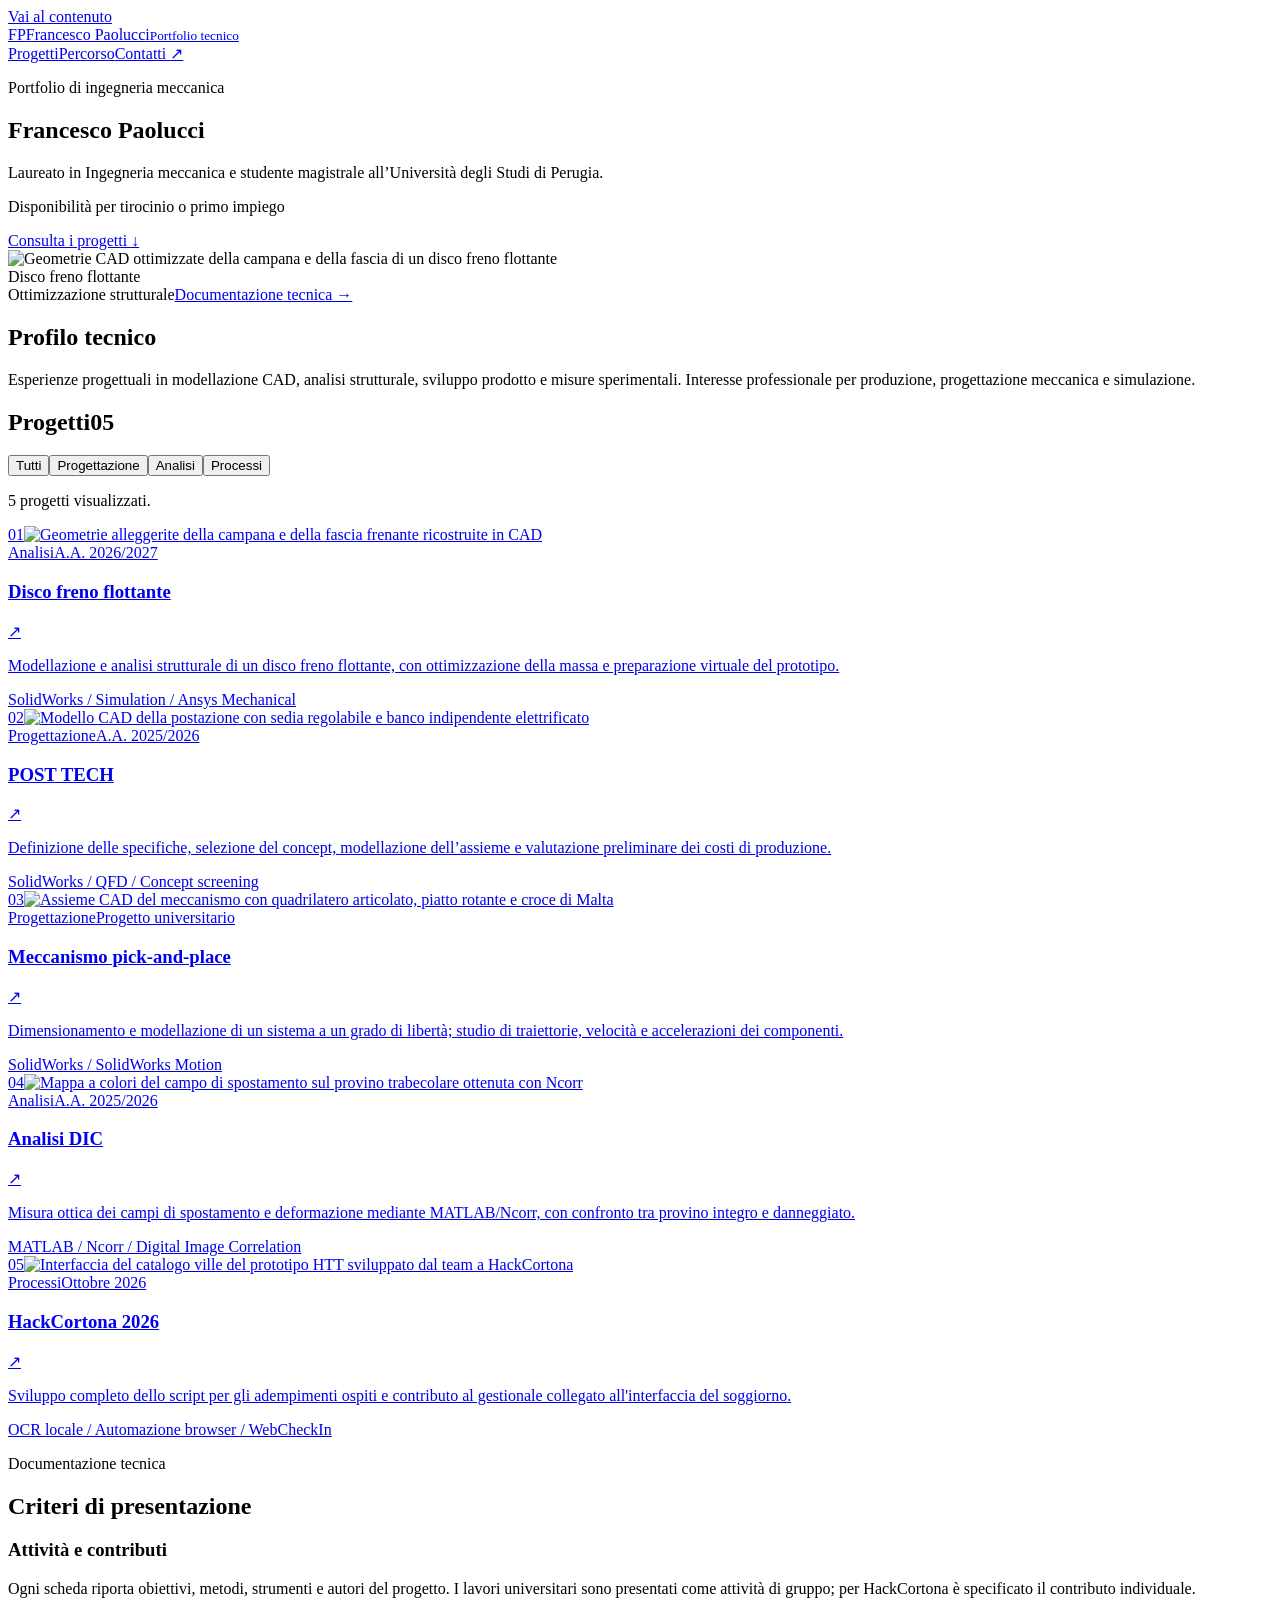
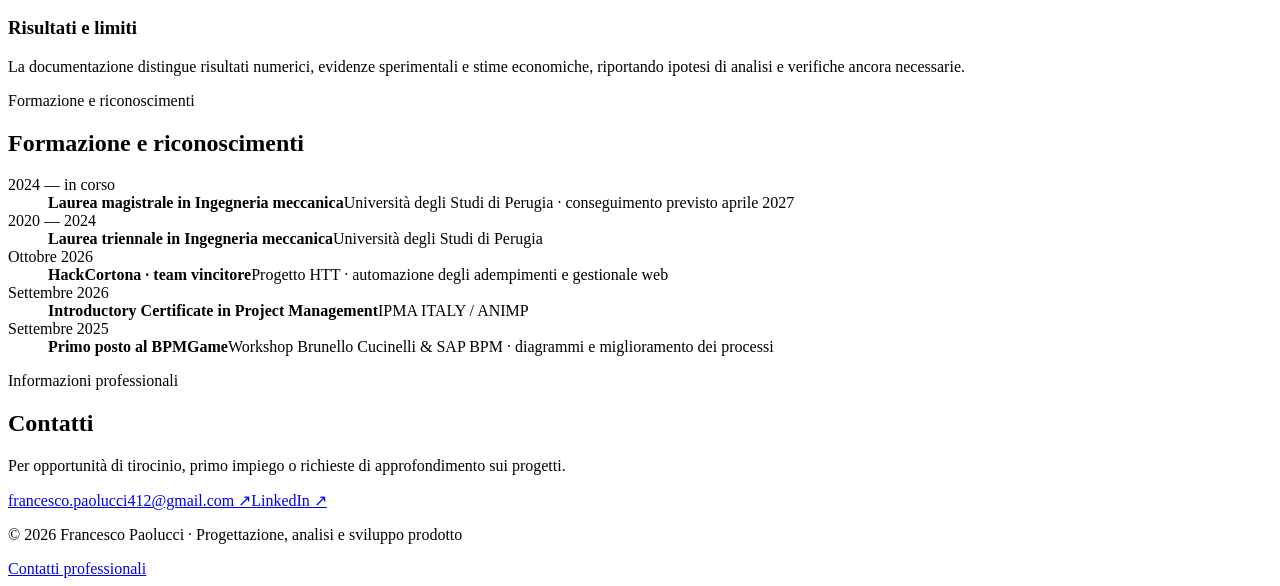
==== index.html @ a6173771 "Pubblica la struttura del portfolio professionale" ====
<!doctype html>
<html lang="it"><head><meta charset="utf-8"><meta name="viewport" content="width=device-width,initial-scale=1"><title>Francesco Paolucci | Portfolio di ingegneria meccanica</title><meta name="description" content="Progetti in progettazione meccanica, analisi FEM, misure DIC e automazione dei processi. Portfolio di Francesco Paolucci."><meta name="theme-color" content="#ffffff"><link rel="icon" href="assets/favicon.svg" type="image/svg+xml"><link rel="stylesheet" href="assets/style.css"><script src="assets/app.js" defer></script></head><body><a class="skip" href="#contenuto">Vai al contenuto</a><header class="site-header"><div class="wrap header-inner"><a class="wordmark" href="index.html" aria-label="Francesco Paolucci, pagina iniziale"><span class="mark" aria-hidden="true">FP</span><span>Francesco Paolucci<small>Portfolio tecnico</small></span></a><nav class="nav" aria-label="Navigazione principale"><a href="index.html#progetti">Progetti</a><a href="index.html#percorso">Percorso</a><a class="contact-nav" href="index.html#contatti">Contatti <span aria-hidden="true">↗</span></a></nav></div></header><main id="contenuto" class="wrap"><section class="hero" aria-labelledby="hero-title"><div><p class="eyebrow">Portfolio di ingegneria meccanica</p><h1 id="hero-title">Francesco Paolucci</h1><p class="hero-copy">Laureato in Ingegneria meccanica e studente magistrale all’Università degli Studi di Perugia.</p><p class="availability">Disponibilità per tirocinio o primo impiego</p><a class="text-link" href="#progetti">Consulta i progetti <span aria-hidden="true">↓</span></a></div><div class="hero-visual"><img class="hero-img" src="assets/images/disco-ottimizzato.jpg" width="1190" height="570" alt="Geometrie CAD ottimizzate della campana e della fascia di un disco freno flottante"><div class="visual-label"><span>Disco freno flottante<br>Ottimizzazione strutturale</span><span><a href="progetti/disco-freno.html">Documentazione tecnica →</a></span></div></div></section><div class="overview"><h2>Profilo tecnico</h2><p>Esperienze progettuali in modellazione CAD, analisi strutturale, sviluppo prodotto e misure sperimentali. Interesse professionale per produzione, progettazione meccanica e simulazione.</p></div><section id="progetti" aria-labelledby="projects-title"><div class="section-head"><h2 id="projects-title">Progetti<span class="count" data-project-count>05</span></h2><div class="filters" role="group" aria-label="Filtra i progetti per ambito"><button class="filter" type="button" data-filter="Tutti" aria-pressed="true">Tutti</button><button class="filter" type="button" data-filter="Progettazione" aria-pressed="false">Progettazione</button><button class="filter" type="button" data-filter="Analisi" aria-pressed="false">Analisi</button><button class="filter" type="button" data-filter="Processi" aria-pressed="false">Processi</button></div></div><p class="sr-only" role="status" aria-live="polite" data-filter-status>5 progetti visualizzati.</p><div class="project-grid"><article class="project-card" data-category="Analisi" data-id="disco-freno"><a class="card-link" href="progetti/disco-freno.html" aria-label="Scopri il progetto: Disco freno flottante"><div class="card-image"><span class="card-number">01</span><img src="assets/images/disco-ottimizzato.jpg" alt="Geometrie alleggerite della campana e della fascia frenante ricostruite in CAD" loading="lazy" width="900" height="600"></div><div class="card-copy"><div class="card-meta"><span>Analisi</span><span>A.A. 2026/2027</span></div><div class="card-title"><h3>Disco freno flottante</h3><span class="card-arrow" aria-hidden="true">↗</span></div><p>Modellazione e analisi strutturale di un disco freno flottante, con ottimizzazione della massa e preparazione virtuale del prototipo.</p><div class="card-tags">SolidWorks / Simulation / Ansys Mechanical</div></div></a></article><article class="project-card" data-category="Progettazione" data-id="post-tech"><a class="card-link" href="progetti/post-tech.html" aria-label="Scopri il progetto: POST TECH"><div class="card-image"><span class="card-number">02</span><img src="assets/images/post-tech.jpg" alt="Modello CAD della postazione con sedia regolabile e banco indipendente elettrificato" loading="lazy" width="900" height="600"></div><div class="card-copy"><div class="card-meta"><span>Progettazione</span><span>A.A. 2025/2026</span></div><div class="card-title"><h3>POST TECH</h3><span class="card-arrow" aria-hidden="true">↗</span></div><p>Definizione delle specifiche, selezione del concept, modellazione dell’assieme e valutazione preliminare dei costi di produzione.</p><div class="card-tags">SolidWorks / QFD / Concept screening</div></div></a></article><article class="project-card" data-category="Progettazione" data-id="meccanismo"><a class="card-link" href="progetti/meccanismo.html" aria-label="Scopri il progetto: Meccanismo pick-and-place"><div class="card-image"><span class="card-number">03</span><img src="assets/images/meccanismo.jpg" alt="Assieme CAD del meccanismo con quadrilatero articolato, piatto rotante e croce di Malta" loading="lazy" width="900" height="600"></div><div class="card-copy"><div class="card-meta"><span>Progettazione</span><span>Progetto universitario</span></div><div class="card-title"><h3>Meccanismo pick-and-place</h3><span class="card-arrow" aria-hidden="true">↗</span></div><p>Dimensionamento e modellazione di un sistema a un grado di libertà; studio di traiettorie, velocità e accelerazioni dei componenti.</p><div class="card-tags">SolidWorks / SolidWorks Motion</div></div></a></article><article class="project-card" data-category="Analisi" data-id="analisi-dic"><a class="card-link" href="progetti/analisi-dic.html" aria-label="Scopri il progetto: Analisi DIC"><div class="card-image"><span class="card-number">04</span><img src="assets/images/dic-spostamenti.jpg" alt="Mappa a colori del campo di spostamento sul provino trabecolare ottenuta con Ncorr" loading="lazy" width="900" height="600"></div><div class="card-copy"><div class="card-meta"><span>Analisi</span><span>A.A. 2025/2026</span></div><div class="card-title"><h3>Analisi DIC</h3><span class="card-arrow" aria-hidden="true">↗</span></div><p>Misura ottica dei campi di spostamento e deformazione mediante MATLAB/Ncorr, con confronto tra provino integro e danneggiato.</p><div class="card-tags">MATLAB / Ncorr / Digital Image Correlation</div></div></a></article><article class="project-card" data-category="Processi" data-id="hackcortona"><a class="card-link" href="progetti/hackcortona.html" aria-label="Scopri il progetto: HackCortona 2026"><div class="card-image"><span class="card-number">05</span><img src="assets/images/hackcortona-portale.jpg" alt="Interfaccia del catalogo ville del prototipo HTT sviluppato dal team a HackCortona" loading="lazy" width="900" height="600"></div><div class="card-copy"><div class="card-meta"><span>Processi</span><span>Ottobre 2026</span></div><div class="card-title"><h3>HackCortona 2026</h3><span class="card-arrow" aria-hidden="true">↗</span></div><p>Sviluppo completo dello script per gli adempimenti ospiti e contributo al gestionale collegato all&#39;interfaccia del soggiorno.</p><div class="card-tags">OCR locale / Automazione browser / WebCheckIn</div></div></a></article></div></section><section class="method" aria-labelledby="method-title"><div><p class="eyebrow">Documentazione tecnica</p><h2 id="method-title">Criteri di presentazione</h2></div><div class="method-list"><div><h3>Attività e contributi</h3><p>Ogni scheda riporta obiettivi, metodi, strumenti e autori del progetto. I lavori universitari sono presentati come attività di gruppo; per HackCortona è specificato il contributo individuale.</p></div><div><h3>Risultati e limiti</h3><p>La documentazione distingue risultati numerici, evidenze sperimentali e stime economiche, riportando ipotesi di analisi e verifiche ancora necessarie.</p></div></div></section><section class="journey" id="percorso" aria-labelledby="journey-title"><div><p class="eyebrow">Formazione e riconoscimenti</p><h2 id="journey-title">Formazione e riconoscimenti</h2></div><dl class="timeline"><div><dt>2024 — in corso</dt><dd><strong>Laurea magistrale in Ingegneria meccanica</strong><span>Università degli Studi di Perugia · conseguimento previsto aprile 2027</span></dd></div><div><dt>2020 — 2024</dt><dd><strong>Laurea triennale in Ingegneria meccanica</strong><span>Università degli Studi di Perugia</span></dd></div><div><dt>Ottobre 2026</dt><dd><strong>HackCortona · team vincitore</strong><span>Progetto HTT · automazione degli adempimenti e gestionale web</span></dd></div><div><dt>Settembre 2026</dt><dd><strong>Introductory Certificate in Project Management</strong><span>IPMA ITALY / ANIMP</span></dd></div><div><dt>Settembre 2025</dt><dd><strong>Primo posto al BPMGame</strong><span>Workshop Brunello Cucinelli &amp; SAP BPM · diagrammi e miglioramento dei processi</span></dd></div></dl></section><section class="contact" id="contatti" aria-labelledby="contact-title"><div><p class="eyebrow">Informazioni professionali</p><h2 id="contact-title">Contatti</h2><p>Per opportunità di tirocinio, primo impiego o richieste di approfondimento sui progetti.</p></div><div class="contact-links"><a class="text-link" href="mailto:francesco.paolucci412@gmail.com">francesco.paolucci412@gmail.com <span aria-hidden="true">↗</span></a><a class="text-link" href="https://www.linkedin.com/in/francesco-paolucci-45103b185/" target="_blank" rel="noopener noreferrer">LinkedIn <span aria-hidden="true">↗</span></a></div></section></main><footer class="site-footer"><div class="wrap footer-inner"><p>© 2026 Francesco Paolucci · Progettazione, analisi e sviluppo prodotto</p><a href="index.html#contatti">Contatti professionali</a></div></footer></body></html>
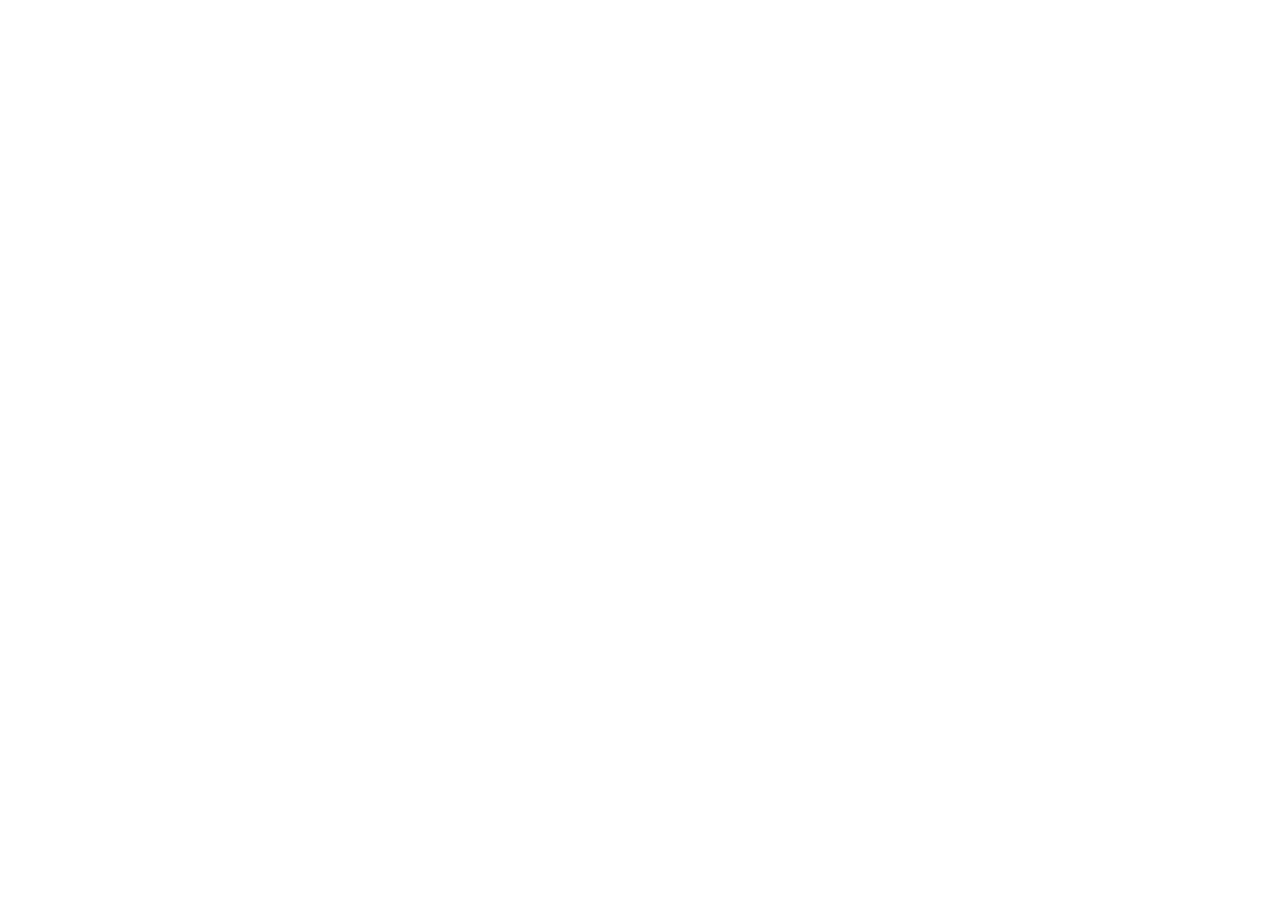
==== commit 5eba8e4e: "Refresh bilingual script cache on home and error pages" ====
--- a/index.html
+++ b/index.html
@@ -1,2 +1,2 @@
 <!doctype html>
-<html lang="it"><head><meta charset="utf-8"><meta name="viewport" content="width=device-width,initial-scale=1"><title>Francesco Paolucci | Portfolio di ingegneria meccanica</title><meta name="description" content="Progetti in progettazione meccanica, analisi FEM, misure DIC e automazione dei processi. Portfolio di Francesco Paolucci."><meta name="theme-color" content="#ffffff"><link rel="icon" href="assets/favicon.svg" type="image/svg+xml"><link rel="stylesheet" href="assets/style.css"><script src="assets/app.js" defer></script></head><body><a class="skip" href="#contenuto">Vai al contenuto</a><header class="site-header"><div class="wrap header-inner"><a class="wordmark" href="index.html" aria-label="Francesco Paolucci, pagina iniziale"><span class="mark" aria-hidden="true">FP</span><span>Francesco Paolucci<small>Portfolio tecnico</small></span></a><nav class="nav" aria-label="Navigazione principale"><a href="index.html#progetti">Progetti</a><a href="index.html#percorso">Percorso</a><a class="contact-nav" href="index.html#contatti">Contatti <span aria-hidden="true">↗</span></a></nav></div></header><main id="contenuto" class="wrap"><section class="hero" aria-labelledby="hero-title"><div><p class="eyebrow">Portfolio di ingegneria meccanica</p><h1 id="hero-title">Francesco Paolucci</h1><p class="hero-copy">Laureato in Ingegneria meccanica e studente magistrale all’Università degli Studi di Perugia.</p><p class="availability">Disponibilità per tirocinio o primo impiego</p><a class="text-link" href="#progetti">Consulta i progetti <span aria-hidden="true">↓</span></a></div><div class="hero-visual"><img class="hero-img" src="assets/images/disco-ottimizzato.jpg" width="1190" height="570" alt="Geometrie CAD ottimizzate della campana e della fascia di un disco freno flottante"><div class="visual-label"><span>Disco freno flottante<br>Ottimizzazione strutturale</span><span><a href="progetti/disco-freno.html">Documentazione tecnica →</a></span></div></div></section><div class="overview"><h2>Profilo tecnico</h2><p>Esperienze progettuali in modellazione CAD, analisi strutturale, sviluppo prodotto e misure sperimentali. Interesse professionale per produzione, progettazione meccanica e simulazione.</p></div><section id="progetti" aria-labelledby="projects-title"><div class="section-head"><h2 id="projects-title">Progetti<span class="count" data-project-count>05</span></h2><div class="filters" role="group" aria-label="Filtra i progetti per ambito"><button class="filter" type="button" data-filter="Tutti" aria-pressed="true">Tutti</button><button class="filter" type="button" data-filter="Progettazione" aria-pressed="false">Progettazione</button><button class="filter" type="button" data-filter="Analisi" aria-pressed="false">Analisi</button><button class="filter" type="button" data-filter="Processi" aria-pressed="false">Processi</button></div></div><p class="sr-only" role="status" aria-live="polite" data-filter-status>5 progetti visualizzati.</p><div class="project-grid"><article class="project-card" data-category="Analisi" data-id="disco-freno"><a class="card-link" href="progetti/disco-freno.html" aria-label="Scopri il progetto: Disco freno flottante"><div class="card-image"><span class="card-number">01</span><img src="assets/images/disco-ottimizzato.jpg" alt="Geometrie alleggerite della campana e della fascia frenante ricostruite in CAD" loading="lazy" width="900" height="600"></div><div class="card-copy"><div class="card-meta"><span>Analisi</span><span>A.A. 2026/2027</span></div><div class="card-title"><h3>Disco freno flottante</h3><span class="card-arrow" aria-hidden="true">↗</span></div><p>Modellazione e analisi strutturale di un disco freno flottante, con ottimizzazione della massa e preparazione virtuale del prototipo.</p><div class="card-tags">SolidWorks / Simulation / Ansys Mechanical</div></div></a></article><article class="project-card" data-category="Progettazione" data-id="post-tech"><a class="card-link" href="progetti/post-tech.html" aria-label="Scopri il progetto: POST TECH"><div class="card-image"><span class="card-number">02</span><img src="assets/images/post-tech.jpg" alt="Modello CAD della postazione con sedia regolabile e banco indipendente elettrificato" loading="lazy" width="900" height="600"></div><div class="card-copy"><div class="card-meta"><span>Progettazione</span><span>A.A. 2025/2026</span></div><div class="card-title"><h3>POST TECH</h3><span class="card-arrow" aria-hidden="true">↗</span></div><p>Definizione delle specifiche, selezione del concept, modellazione dell’assieme e valutazione preliminare dei costi di produzione.</p><div class="card-tags">SolidWorks / QFD / Concept screening</div></div></a></article><article class="project-card" data-category="Progettazione" data-id="meccanismo"><a class="card-link" href="progetti/meccanismo.html" aria-label="Scopri il progetto: Meccanismo pick-and-place"><div class="card-image"><span class="card-number">03</span><img src="assets/images/meccanismo.jpg" alt="Assieme CAD del meccanismo con quadrilatero articolato, piatto rotante e croce di Malta" loading="lazy" width="900" height="600"></div><div class="card-copy"><div class="card-meta"><span>Progettazione</span><span>Progetto universitario</span></div><div class="card-title"><h3>Meccanismo pick-and-place</h3><span class="card-arrow" aria-hidden="true">↗</span></div><p>Dimensionamento e modellazione di un sistema a un grado di libertà; studio di traiettorie, velocità e accelerazioni dei componenti.</p><div class="card-tags">SolidWorks / SolidWorks Motion</div></div></a></article><article class="project-card" data-category="Analisi" data-id="analisi-dic"><a class="card-link" href="progetti/analisi-dic.html" aria-label="Scopri il progetto: Analisi DIC"><div class="card-image"><span class="card-number">04</span><img src="assets/images/dic-spostamenti.jpg" alt="Mappa a colori del campo di spostamento sul provino trabecolare ottenuta con Ncorr" loading="lazy" width="900" height="600"></div><div class="card-copy"><div class="card-meta"><span>Analisi</span><span>A.A. 2025/2026</span></div><div class="card-title"><h3>Analisi DIC</h3><span class="card-arrow" aria-hidden="true">↗</span></div><p>Misura ottica dei campi di spostamento e deformazione mediante MATLAB/Ncorr, con confronto tra provino integro e danneggiato.</p><div class="card-tags">MATLAB / Ncorr / Digital Image Correlation</div></div></a></article><article class="project-card" data-category="Processi" data-id="hackcortona"><a class="card-link" href="progetti/hackcortona.html" aria-label="Scopri il progetto: HackCortona 2026"><div class="card-image"><span class="card-number">05</span><img src="assets/images/hackcortona-portale.jpg" alt="Interfaccia del catalogo ville del prototipo HTT sviluppato dal team a HackCortona" loading="lazy" width="900" height="600"></div><div class="card-copy"><div class="card-meta"><span>Processi</span><span>Ottobre 2026</span></div><div class="card-title"><h3>HackCortona 2026</h3><span class="card-arrow" aria-hidden="true">↗</span></div><p>Sviluppo completo dello script per gli adempimenti ospiti e contributo al gestionale collegato all&#39;interfaccia del soggiorno.</p><div class="card-tags">OCR locale / Automazione browser / WebCheckIn</div></div></a></article></div></section><section class="method" aria-labelledby="method-title"><div><p class="eyebrow">Documentazione tecnica</p><h2 id="method-title">Criteri di presentazione</h2></div><div class="method-list"><div><h3>Attività e contributi</h3><p>Ogni scheda riporta obiettivi, metodi, strumenti e autori del progetto. I lavori universitari sono presentati come attività di gruppo; per HackCortona è specificato il contributo individuale.</p></div><div><h3>Risultati e limiti</h3><p>La documentazione distingue risultati numerici, evidenze sperimentali e stime economiche, riportando ipotesi di analisi e verifiche ancora necessarie.</p></div></div></section><section class="journey" id="percorso" aria-labelledby="journey-title"><div><p class="eyebrow">Formazione e riconoscimenti</p><h2 id="journey-title">Formazione e riconoscimenti</h2></div><dl class="timeline"><div><dt>2024 — in corso</dt><dd><strong>Laurea magistrale in Ingegneria meccanica</strong><span>Università degli Studi di Perugia · conseguimento previsto aprile 2027</span></dd></div><div><dt>2020 — 2024</dt><dd><strong>Laurea triennale in Ingegneria meccanica</strong><span>Università degli Studi di Perugia</span></dd></div><div><dt>Ottobre 2026</dt><dd><strong>HackCortona · team vincitore</strong><span>Progetto HTT · automazione degli adempimenti e gestionale web</span></dd></div><div><dt>Settembre 2026</dt><dd><strong>Introductory Certificate in Project Management</strong><span>IPMA ITALY / ANIMP</span></dd></div><div><dt>Settembre 2025</dt><dd><strong>Primo posto al BPMGame</strong><span>Workshop Brunello Cucinelli &amp; SAP BPM · diagrammi e miglioramento dei processi</span></dd></div></dl></section><section class="contact" id="contatti" aria-labelledby="contact-title"><div><p class="eyebrow">Informazioni professionali</p><h2 id="contact-title">Contatti</h2><p>Per opportunità di tirocinio, primo impiego o richieste di approfondimento sui progetti.</p></div><div class="contact-links"><a class="text-link" href="mailto:francesco.paolucci412@gmail.com">francesco.paolucci412@gmail.com <span aria-hidden="true">↗</span></a><a class="text-link" href="https://www.linkedin.com/in/francesco-paolucci-45103b185/" target="_blank" rel="noopener noreferrer">LinkedIn <span aria-hidden="true">↗</span></a></div></section></main><footer class="site-footer"><div class="wrap footer-inner"><p>© 2026 Francesco Paolucci · Progettazione, analisi e sviluppo prodotto</p><a href="index.html#contatti">Contatti professionali</a></div></footer></body></html>
+<html lang="it"><head><meta charset="utf-8"><meta name="viewport" content="width=device-width,initial-scale=1"><title>Francesco Paolucci | Portfolio di ingegneria meccanica</title><meta name="description" content="Progetti in progettazione meccanica, analisi FEM, misure DIC e automazione dei processi. Portfolio di Francesco Paolucci."><meta name="theme-color" content="#ffffff"><link rel="icon" href="assets/favicon.svg" type="image/svg+xml"><link rel="stylesheet" href="assets/style.css"><script src="assets/app.js?v=20261028-en defer></script></head><body><a class="skip" href="#contenuto">Vai al contenuto</a><header class="site-header"><div class="wrap header-inner"><a class="wordmark" href="index.html" aria-label="Francesco Paolucci, pagina iniziale"><span class="mark" aria-hidden="true">FP</span><span>Francesco Paolucci<small>Portfolio tecnico</small></span></a><nav class="nav" aria-label="Navigazione principale"><a href="index.html#progetti">Progetti</a><a href="index.html#percorso">Percorso</a><a class="contact-nav" href="index.html#contatti">Contatti <span aria-hidden="true">↗</span></a></nav></div></header><main id="contenuto" class="wrap"><section class="hero" aria-labelledby="hero-title"><div><p class="eyebrow">Portfolio di ingegneria meccanica</p><h1 id="hero-title">Francesco Paolucci</h1><p class="hero-copy">Laureato in Ingegneria meccanica e studente magistrale all’Università degli Studi di Perugia.</p><p class="availability">Disponibilità per tirocinio o primo impiego</p><a class="text-link" href="#progetti">Consulta i progetti <span aria-hidden="true">↓</span></a></div><div class="hero-visual"><img class="hero-img" src="assets/images/disco-ottimizzato.jpg" width="1190" height="570" alt="Geometrie CAD ottimizzate della campana e della fascia di un disco freno flottante"><div class="visual-label"><span>Disco freno flottante<br>Ottimizzazione strutturale</span><span><a href="progetti/disco-freno.html">Documentazione tecnica →</a></span></div></div></section><div class="overview"><h2>Profilo tecnico</h2><p>Esperienze progettuali in modellazione CAD, analisi strutturale, sviluppo prodotto e misure sperimentali. Interesse professionale per produzione, progettazione meccanica e simulazione.</p></div><section id="progetti" aria-labelledby="projects-title"><div class="section-head"><h2 id="projects-title">Progetti<span class="count" data-project-count>05</span></h2><div class="filters" role="group" aria-label="Filtra i progetti per ambito"><button class="filter" type="button" data-filter="Tutti" aria-pressed="true">Tutti</button><button class="filter" type="button" data-filter="Progettazione" aria-pressed="false">Progettazione</button><button class="filter" type="button" data-filter="Analisi" aria-pressed="false">Analisi</button><button class="filter" type="button" data-filter="Processi" aria-pressed="false">Processi</button></div></div><p class="sr-only" role="status" aria-live="polite" data-filter-status>5 progetti visualizzati.</p><div class="project-grid"><article class="project-card" data-category="Analisi" data-id="disco-freno"><a class="card-link" href="progetti/disco-freno.html" aria-label="Scopri il progetto: Disco freno flottante"><div class="card-image"><span class="card-number">01</span><img src="assets/images/disco-ottimizzato.jpg" alt="Geometrie alleggerite della campana e della fascia frenante ricostruite in CAD" loading="lazy" width="900" height="600"></div><div class="card-copy"><div class="card-meta"><span>Analisi</span><span>A.A. 2026/2027</span></div><div class="card-title"><h3>Disco freno flottante</h3><span class="card-arrow" aria-hidden="true">↗</span></div><p>Modellazione e analisi strutturale di un disco freno flottante, con ottimizzazione della massa e preparazione virtuale del prototipo.</p><div class="card-tags">SolidWorks / Simulation / Ansys Mechanical</div></div></a></article><article class="project-card" data-category="Progettazione" data-id="post-tech"><a class="card-link" href="progetti/post-tech.html" aria-label="Scopri il progetto: POST TECH"><div class="card-image"><span class="card-number">02</span><img src="assets/images/post-tech.jpg" alt="Modello CAD della postazione con sedia regolabile e banco indipendente elettrificato" loading="lazy" width="900" height="600"></div><div class="card-copy"><div class="card-meta"><span>Progettazione</span><span>A.A. 2025/2026</span></div><div class="card-title"><h3>POST TECH</h3><span class="card-arrow" aria-hidden="true">↗</span></div><p>Definizione delle specifiche, selezione del concept, modellazione dell’assieme e valutazione preliminare dei costi di produzione.</p><div class="card-tags">SolidWorks / QFD / Concept screening</div></div></a></article><article class="project-card" data-category="Progettazione" data-id="meccanismo"><a class="card-link" href="progetti/meccanismo.html" aria-label="Scopri il progetto: Meccanismo pick-and-place"><div class="card-image"><span class="card-number">03</span><img src="assets/images/meccanismo.jpg" alt="Assieme CAD del meccanismo con quadrilatero articolato, piatto rotante e croce di Malta" loading="lazy" width="900" height="600"></div><div class="card-copy"><div class="card-meta"><span>Progettazione</span><span>Progetto universitario</span></div><div class="card-title"><h3>Meccanismo pick-and-place</h3><span class="card-arrow" aria-hidden="true">↗</span></div><p>Dimensionamento e modellazione di un sistema a un grado di libertà; studio di traiettorie, velocità e accelerazioni dei componenti.</p><div class="card-tags">SolidWorks / SolidWorks Motion</div></div></a></article><article class="project-card" data-category="Analisi" data-id="analisi-dic"><a class="card-link" href="progetti/analisi-dic.html" aria-label="Scopri il progetto: Analisi DIC"><div class="card-image"><span class="card-number">04</span><img src="assets/images/dic-spostamenti.jpg" alt="Mappa a colori del campo di spostamento sul provino trabecolare ottenuta con Ncorr" loading="lazy" width="900" height="600"></div><div class="card-copy"><div class="card-meta"><span>Analisi</span><span>A.A. 2025/2026</span></div><div class="card-title"><h3>Analisi DIC</h3><span class="card-arrow" aria-hidden="true">↗</span></div><p>Misura ottica dei campi di spostamento e deformazione mediante MATLAB/Ncorr, con confronto tra provino integro e danneggiato.</p><div class="card-tags">MATLAB / Ncorr / Digital Image Correlation</div></div></a></article><article class="project-card" data-category="Processi" data-id="hackcortona"><a class="card-link" href="progetti/hackcortona.html" aria-label="Scopri il progetto: HackCortona 2026"><div class="card-image"><span class="card-number">05</span><img src="assets/images/hackcortona-portale.jpg" alt="Interfaccia del catalogo ville del prototipo HTT sviluppato dal team a HackCortona" loading="lazy" width="900" height="600"></div><div class="card-copy"><div class="card-meta"><span>Processi</span><span>Ottobre 2026</span></div><div class="card-title"><h3>HackCortona 2026</h3><span class="card-arrow" aria-hidden="true">↗</span></div><p>Sviluppo completo dello script per gli adempimenti ospiti e contributo al gestionale collegato all&#39;interfaccia del soggiorno.</p><div class="card-tags">OCR locale / Automazione browser / WebCheckIn</div></div></a></article></div></section><section class="method" aria-labelledby="method-title"><div><p class="eyebrow">Documentazione tecnica</p><h2 id="method-title">Criteri di presentazione</h2></div><div class="method-list"><div><h3>Attività e contributi</h3><p>Ogni scheda riporta obiettivi, metodi, strumenti e autori del progetto. I lavori universitari sono presentati come attività di gruppo; per HackCortona è specificato il contributo individuale.</p></div><div><h3>Risultati e limiti</h3><p>La documentazione distingue risultati numerici, evidenze sperimentali e stime economiche, riportando ipotesi di analisi e verifiche ancora necessarie.</p></div></div></section><section class="journey" id="percorso" aria-labelledby="journey-title"><div><p class="eyebrow">Formazione e riconoscimenti</p><h2 id="journey-title">Formazione e riconoscimenti</h2></div><dl class="timeline"><div><dt>2024 — in corso</dt><dd><strong>Laurea magistrale in Ingegneria meccanica</strong><span>Università degli Studi di Perugia · conseguimento previsto aprile 2027</span></dd></div><div><dt>2020 — 2024</dt><dd><strong>Laurea triennale in Ingegneria meccanica</strong><span>Università degli Studi di Perugia</span></dd></div><div><dt>Ottobre 2026</dt><dd><strong>HackCortona · team vincitore</strong><span>Progetto HTT · automazione degli adempimenti e gestionale web</span></dd></div><div><dt>Settembre 2026</dt><dd><strong>Introductory Certificate in Project Management</strong><span>IPMA ITALY / ANIMP</span></dd></div><div><dt>Settembre 2025</dt><dd><strong>Primo posto al BPMGame</strong><span>Workshop Brunello Cucinelli &amp; SAP BPM · diagrammi e miglioramento dei processi</span></dd></div></dl></section><section class="contact" id="contatti" aria-labelledby="contact-title"><div><p class="eyebrow">Informazioni professionali</p><h2 id="contact-title">Contatti</h2><p>Per opportunità di tirocinio, primo impiego o richieste di approfondimento sui progetti.</p></div><div class="contact-links"><a class="text-link" href="mailto:francesco.paolucci412@gmail.com">francesco.paolucci412@gmail.com <span aria-hidden="true">↗</span></a><a class="text-link" href="https://www.linkedin.com/in/francesco-paolucci-45103b185/" target="_blank" rel="noopener noreferrer">LinkedIn <span aria-hidden="true">↗</span></a></div></section></main><footer class="site-footer"><div class="wrap footer-inner"><p>© 2026 Francesco Paolucci · Progettazione, analisi e sviluppo prodotto</p><a href="index.html#contatti">Contatti professionali</a></div></footer></body></html>
--- a/assets/style.css
+++ b/assets/style.css
@@ -0,0 +1,7 @@
+:root{--paper:#fff;--ink:#23394d;--muted:#53616e;--line:#dbe1e6;--accent:#2f596d;--soft:#f4f6f8;--max:1120px}*{box-sizing:border-box}html{scroll-behavior:smooth;scroll-padding-top:30px}body{margin:0;background:var(--paper);color:var(--ink);font-family:"Segoe UI",Arial,sans-serif;font-size:16px;line-height:1.65;-webkit-font-smoothing:antialiased}a{color:inherit;text-underline-offset:4px;text-decoration-thickness:1px}button{font:inherit}img{display:block;max-width:100%;height:auto}::selection{background:#dce7ef}:focus-visible{outline:3px solid var(--accent);outline-offset:5px}.wrap{max-width:var(--max);padding:0 36px;margin:auto}.skip{position:fixed;z-index:100;top:10px;left:10px;padding:10px;background:white;transform:translateY(-180%)}.skip:focus{transform:none}.site-header{border-bottom:1px solid var(--line)}.header-inner{min-height:86px;display:flex;align-items:center;justify-content:space-between;gap:30px}.wordmark{display:flex;align-items:center;gap:13px;text-decoration:none;line-height:1.25;font-size:15px;font-weight:600}.mark{width:36px;height:36px;border:1px solid var(--ink);display:grid;place-items:center;font-size:12px;font-weight:600;letter-spacing:.5px}.wordmark small{display:block;font-weight:400;color:var(--muted);font-size:10px;letter-spacing:1.1px;text-transform:uppercase;margin-top:5px}.nav{display:flex;gap:32px;font-size:13px}.nav a{text-decoration:none}.nav a:hover,.card-link:hover h3,.text-link:hover{color:var(--accent);text-decoration:underline}.eyebrow{font-size:10px;font-weight:600;letter-spacing:1.5px;text-transform:uppercase;color:var(--muted);margin:0 0 15px}.hero{display:grid;grid-template-columns:1.2fr 1fr;gap:60px;align-items:center;padding:65px 0 52px}.hero h1{font-size:clamp(37px,4vw,53px);font-weight:550;line-height:1.13;letter-spacing:-1.5px;margin:0 0 19px;max-width:490px}.hero-copy{font-size:18px;line-height:1.7;max-width:470px;margin:0 0 20px;color:#3e4f5e}.availability{font-size:13px;color:var(--muted);margin:0 0 27px}.text-link{display:inline-flex;align-items:center;gap:17px;font-size:12px;text-decoration:none;border-bottom:1px solid var(--line);padding-bottom:5px;font-weight:550}.hero-visual{margin:0}.hero-img{width:100%;height:220px;object-fit:contain;background:var(--soft);padding:16px}.visual-label{display:flex;justify-content:space-between;gap:20px;border-top:1px solid var(--line);padding-top:13px;margin-top:16px;font-size:10px;line-height:1.6;color:var(--muted)}.visual-label a{text-decoration:none}.visual-label strong{font-weight:600}.overview{display:grid;grid-template-columns:220px 1fr;gap:35px;border-top:1px solid var(--line);border-bottom:1px solid var(--line);padding:25px 0;margin-bottom:48px}.overview h2{font-size:16px;line-height:1.5;font-weight:600;margin:0}.overview p{font-size:14px;line-height:1.8;margin:0;max-width:710px;color:var(--muted)}.section-head{display:flex;align-items:center;justify-content:space-between;gap:25px;margin-bottom:20px}.section-head h2,.journey h2,.contact h2{font-size:27px;line-height:1.3;font-weight:550;letter-spacing:-.55px;margin:0}.count{font-size:11px;letter-spacing:0;font-weight:400;margin-left:12px;color:var(--muted);vertical-align:middle}.filters{display:flex;gap:23px;flex-wrap:wrap}.filter{font-size:12px;color:var(--muted);padding:4px 0;border:0;border-bottom:1px solid transparent;background:transparent;cursor:pointer}.filter[aria-pressed=true]{color:var(--ink);border-bottom-color:var(--ink);font-weight:600}.project-grid{display:block}.project-card{border-top:1px solid var(--line);padding:30px 0}.project-card:last-child{border-bottom:1px solid var(--line)}.project-card[hidden]{display:none}.card-link{display:grid;grid-template-columns:290px 1fr;gap:38px;align-items:center;text-decoration:none}.card-image{position:relative;background:var(--soft);height:205px;overflow:hidden}.card-image img{width:100%;height:100%;object-fit:contain;padding:13px;mix-blend-mode:multiply}.project-card[data-id=analisi-dic] .card-image img,.project-card[data-id=hackcortona] .card-image img{padding:0;object-fit:contain;mix-blend-mode:normal}.card-number{position:absolute;left:9px;top:7px;background:#ffffffed;padding:1px 5px;font-size:10px;color:var(--muted)}.card-meta{display:flex;justify-content:space-between;gap:15px;font-size:10px;text-transform:uppercase;letter-spacing:.7px;color:var(--muted);margin:0 0 10px}.card-title{display:flex;justify-content:space-between;gap:15px}.card-title h3{font-size:22px;font-weight:550;line-height:1.3;letter-spacing:-.3px;margin:0}.card-arrow{font-size:17px;font-weight:400}.project-card p{font-size:14px;line-height:1.75;color:var(--muted);margin:10px 0 12px;max-width:610px}.card-tags{font-size:11px;color:var(--muted)}.method{display:grid;grid-template-columns:220px 1fr;gap:35px;padding:45px 0;border-bottom:1px solid var(--line)}.method h2{font-size:20px;line-height:1.4;font-weight:550;margin:0}.method-list{display:grid;grid-template-columns:1fr 1fr;gap:35px}.method-list h3{font-size:14px;margin:0 0 8px;font-weight:600}.method-list p{font-size:13px;color:var(--muted);line-height:1.8;margin:0}.journey{display:grid;grid-template-columns:220px 1fr;gap:35px;padding:45px 0;border-bottom:1px solid var(--line)}.journey h2{font-size:23px;line-height:1.4}.timeline{margin:0}.timeline div{display:grid;grid-template-columns:112px 1fr;gap:20px;padding:17px 0;border-top:1px solid var(--line)}.timeline dt{font-size:11px;color:var(--muted)}.timeline dd{margin:0;font-size:14px}.timeline dd strong{font-weight:550;display:block}.timeline dd span{font-size:12px;color:var(--muted);display:block;margin-top:3px}.contact{padding:47px 0 50px;display:grid;grid-template-columns:1fr 1fr;gap:50px;align-items:center}.contact p{max-width:450px;font-size:14px;color:var(--muted)}.contact-links{display:flex;flex-direction:column;align-items:flex-start;gap:15px;justify-self:end}.site-footer{border-top:1px solid var(--line);padding:21px 0 26px;font-size:10px;color:var(--muted)}.footer-inner{display:flex;justify-content:space-between;gap:25px}.footer-inner p{margin:0}.footer-inner a{text-decoration:none}.breadcrumb{font-size:12px;color:var(--muted);padding:28px 0 14px}.breadcrumb a{text-decoration:none}.project-top{padding:20px 0 32px}.project-top .eyebrow{margin-bottom:13px}.project-top h1{font-size:clamp(32px,4.5vw,49px);font-weight:550;line-height:1.15;letter-spacing:-1px;margin:0 0 14px}.project-subtitle{font-size:20px;line-height:1.4;color:var(--muted);margin:0 0 25px}.project-intro{display:flex;align-items:center;justify-content:space-between;gap:25px}.tags{display:flex;gap:10px 20px;flex-wrap:wrap;color:var(--muted);font-size:11px}.download{font-size:12px;white-space:nowrap;background:var(--ink);color:white;text-decoration:none;padding:12px 18px}.download:hover{background:var(--accent)}.project-figure{margin:0;background:var(--soft)}.project-figure img{width:100%;height:370px;object-fit:contain;padding:20px;mix-blend-mode:multiply}.project-figure.photo img{padding:0;mix-blend-mode:normal}.project-figure figcaption{font-size:11px;color:var(--muted);padding:11px 0;background:var(--paper);border-top:1px solid var(--line)}.project-body{display:grid;grid-template-columns:245px 1fr;gap:58px;padding:38px 0 45px}.project-aside .metric{font-size:31px;line-height:1.2;font-weight:550;letter-spacing:-.6px;color:var(--ink);margin:0 0 9px}.metric-description{font-size:12px;color:var(--muted);margin:0 0 25px}.project-aside dl{font-size:12px;border-top:1px solid var(--line)}.project-aside dt{font-weight:600;margin-top:15px}.project-aside dd{margin:5px 0 18px;color:var(--muted)}.article-section{margin-bottom:29px}.article-section h2{font-size:20px;line-height:1.4;font-weight:550;margin:0 0 11px}.article-section p,.article-section li{font-size:14px;line-height:1.85;color:#3e4d59}.article-section p{margin:0}.article-section ul{margin:0;padding-left:19px}.article-section li+li{margin-top:8px}.scope-note{padding:18px 21px;background:var(--soft);border-left:2px solid #8296a5}.scope-note h2{font-size:15px}.scope-note p{font-size:13px}.credits{font-size:11px;color:var(--muted);padding-top:19px;border-top:1px solid var(--line);line-height:1.8}.credits strong{display:block;font-weight:600;margin-bottom:4px}.secondary-figure{margin:30px 0}.secondary-figure img{width:100%;max-height:370px;object-fit:contain;background:var(--soft)}.secondary-figure figcaption{font-size:11px;color:var(--muted);margin-top:8px}.project-bottom{border-top:1px solid var(--line);padding:27px 0 38px;display:flex;justify-content:space-between;gap:25px}.project-flow{display:grid;grid-template-columns:repeat(4,1fr);gap:14px;margin:25px 0}.project-flow div{border-top:1px solid var(--line);padding-top:11px;font-size:11px;color:var(--muted)}.project-flow b{display:block;font-size:12px;color:var(--ink);margin:5px 0}.project-flow span{font-size:10px}.no-results{color:var(--muted)}
+@media(max-width:900px){.wrap{padding:0 26px}.hero{gap:30px;padding-top:45px}.hero h1{font-size:41px}.hero-copy{font-size:16px}.card-link{grid-template-columns:230px 1fr;gap:25px}.card-image{height:190px}.overview,.journey,.method{grid-template-columns:180px 1fr;gap:25px}.method-list{gap:24px}.project-body{grid-template-columns:200px 1fr;gap:32px}.project-figure img{height:330px}.contact{gap:30px}.contact-links{max-width:100%}.contact-links a{overflow-wrap:anywhere}.timeline div{grid-template-columns:85px 1fr;gap:15px}}
+@media(max-width:640px){.wrap{padding:0 21px}.header-inner{min-height:110px;flex-wrap:wrap;gap:14px;padding-top:18px;padding-bottom:16px}.wordmark{font-size:14px}.nav{width:100%;justify-content:space-between;font-size:12px;gap:18px}.hero{grid-template-columns:1fr;gap:27px;padding:37px 0 28px}.hero h1{font-size:39px;letter-spacing:-1px}.hero-copy{font-size:17px;line-height:1.65}.hero-img{height:185px;padding:10px}.hero-visual{margin-top:0}.visual-label{font-size:10px;gap:15px}.overview,.method,.journey{grid-template-columns:1fr;gap:18px}.overview{padding:23px 0;margin-bottom:30px}.overview p{font-size:14px}.section-head{align-items:start;flex-direction:column;gap:18px}.section-head h2,.contact h2{font-size:25px}.filters{gap:23px}.project-card{padding:24px 0}.card-link{grid-template-columns:1fr;gap:18px}.card-image{height:215px}.card-title h3{font-size:22px}.card-meta{font-size:10px}.project-card p{font-size:14px}.method{padding:30px 0}.method-list{grid-template-columns:1fr;gap:21px}.method h2{font-size:20px}.journey{padding:30px 0}.journey h2{font-size:22px}.timeline div{grid-template-columns:80px 1fr;gap:14px}.contact{padding:33px 0;grid-template-columns:1fr;gap:15px}.contact-links{justify-self:start}.contact-links a{font-size:12px}.footer-inner{flex-direction:column;gap:10px}.project-top{padding:15px 0 25px}.project-top h1{font-size:34px;letter-spacing:-.7px}.project-subtitle{font-size:18px}.project-intro{align-items:start;flex-direction:column;gap:20px}.project-figure img{height:265px;padding:12px}.project-body{grid-template-columns:1fr;gap:19px;padding-top:27px}.project-aside .metric{font-size:29px}.project-aside dl{display:grid;grid-template-columns:1fr 1fr;column-gap:23px}.project-aside dt{grid-row:1}.project-aside dd{grid-row:2}.project-aside dt:nth-of-type(3){grid-row:3;grid-column:1/-1}.project-aside dd:nth-of-type(3){grid-row:4;grid-column:1/-1}.article-section h2{font-size:19px}.article-section p,.article-section li{font-size:14px}.project-flow{grid-template-columns:1fr 1fr}.project-bottom{flex-direction:column;align-items:start;gap:18px}}
+@media(prefers-reduced-motion:reduce){html{scroll-behavior:auto}*{transition:none!important}}
+@media print{body{background:white}.site-header,.site-footer,.download,.project-bottom,.filters{display:none}.wrap{max-width:none;padding:0}.project-body{display:block}.project-figure img{height:220px}.article-section{break-inside:avoid}a{text-decoration:none}.project-card{break-inside:avoid}.hero{padding:20px 0}.contact-links{display:block}}
+
+.sr-only{position:absolute;width:1px;height:1px;padding:0;margin:-1px;overflow:hidden;clip:rect(0,0,0,0);white-space:nowrap;border:0}
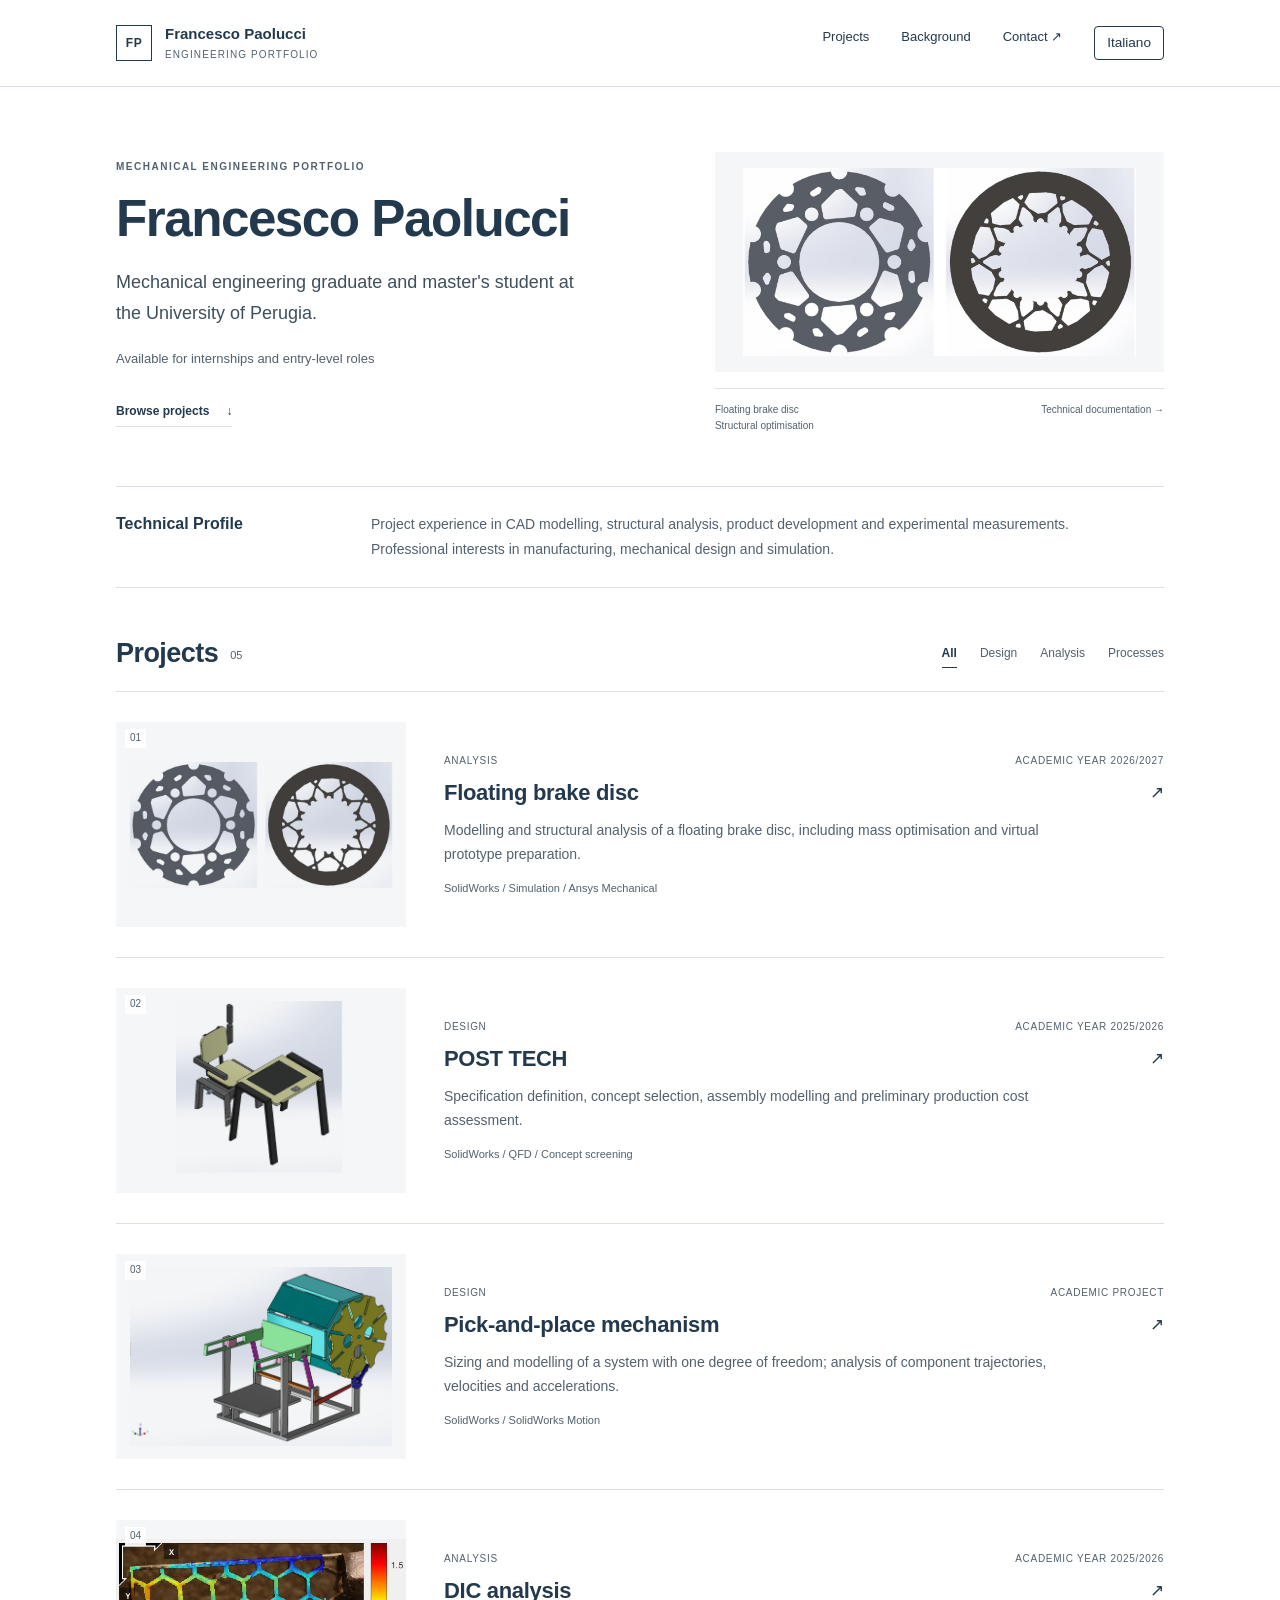
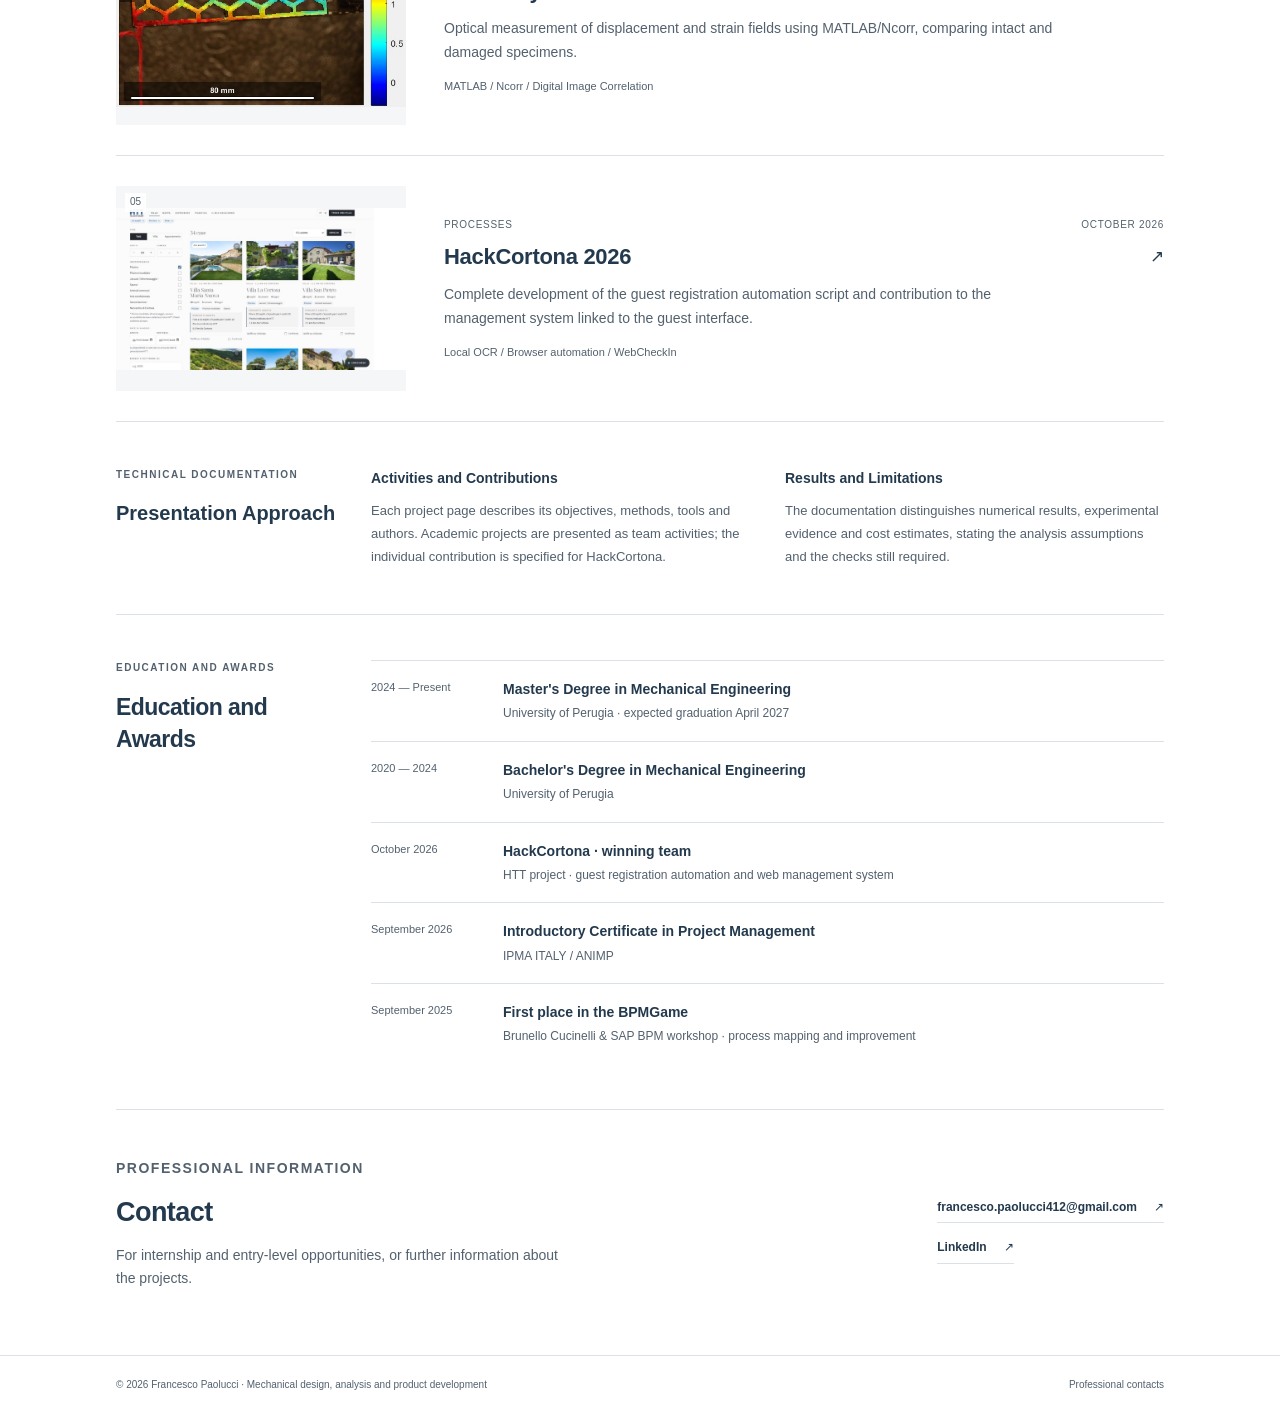
==== commit d15db1f7: "Fix versioned script references" ====
--- a/index.html
+++ b/index.html
@@ -1,2 +1,2 @@
 <!doctype html>
-<html lang="it"><head><meta charset="utf-8"><meta name="viewport" content="width=device-width,initial-scale=1"><title>Francesco Paolucci | Portfolio di ingegneria meccanica</title><meta name="description" content="Progetti in progettazione meccanica, analisi FEM, misure DIC e automazione dei processi. Portfolio di Francesco Paolucci."><meta name="theme-color" content="#ffffff"><link rel="icon" href="assets/favicon.svg" type="image/svg+xml"><link rel="stylesheet" href="assets/style.css"><script src="assets/app.js?v=20261028-en defer></script></head><body><a class="skip" href="#contenuto">Vai al contenuto</a><header class="site-header"><div class="wrap header-inner"><a class="wordmark" href="index.html" aria-label="Francesco Paolucci, pagina iniziale"><span class="mark" aria-hidden="true">FP</span><span>Francesco Paolucci<small>Portfolio tecnico</small></span></a><nav class="nav" aria-label="Navigazione principale"><a href="index.html#progetti">Progetti</a><a href="index.html#percorso">Percorso</a><a class="contact-nav" href="index.html#contatti">Contatti <span aria-hidden="true">↗</span></a></nav></div></header><main id="contenuto" class="wrap"><section class="hero" aria-labelledby="hero-title"><div><p class="eyebrow">Portfolio di ingegneria meccanica</p><h1 id="hero-title">Francesco Paolucci</h1><p class="hero-copy">Laureato in Ingegneria meccanica e studente magistrale all’Università degli Studi di Perugia.</p><p class="availability">Disponibilità per tirocinio o primo impiego</p><a class="text-link" href="#progetti">Consulta i progetti <span aria-hidden="true">↓</span></a></div><div class="hero-visual"><img class="hero-img" src="assets/images/disco-ottimizzato.jpg" width="1190" height="570" alt="Geometrie CAD ottimizzate della campana e della fascia di un disco freno flottante"><div class="visual-label"><span>Disco freno flottante<br>Ottimizzazione strutturale</span><span><a href="progetti/disco-freno.html">Documentazione tecnica →</a></span></div></div></section><div class="overview"><h2>Profilo tecnico</h2><p>Esperienze progettuali in modellazione CAD, analisi strutturale, sviluppo prodotto e misure sperimentali. Interesse professionale per produzione, progettazione meccanica e simulazione.</p></div><section id="progetti" aria-labelledby="projects-title"><div class="section-head"><h2 id="projects-title">Progetti<span class="count" data-project-count>05</span></h2><div class="filters" role="group" aria-label="Filtra i progetti per ambito"><button class="filter" type="button" data-filter="Tutti" aria-pressed="true">Tutti</button><button class="filter" type="button" data-filter="Progettazione" aria-pressed="false">Progettazione</button><button class="filter" type="button" data-filter="Analisi" aria-pressed="false">Analisi</button><button class="filter" type="button" data-filter="Processi" aria-pressed="false">Processi</button></div></div><p class="sr-only" role="status" aria-live="polite" data-filter-status>5 progetti visualizzati.</p><div class="project-grid"><article class="project-card" data-category="Analisi" data-id="disco-freno"><a class="card-link" href="progetti/disco-freno.html" aria-label="Scopri il progetto: Disco freno flottante"><div class="card-image"><span class="card-number">01</span><img src="assets/images/disco-ottimizzato.jpg" alt="Geometrie alleggerite della campana e della fascia frenante ricostruite in CAD" loading="lazy" width="900" height="600"></div><div class="card-copy"><div class="card-meta"><span>Analisi</span><span>A.A. 2026/2027</span></div><div class="card-title"><h3>Disco freno flottante</h3><span class="card-arrow" aria-hidden="true">↗</span></div><p>Modellazione e analisi strutturale di un disco freno flottante, con ottimizzazione della massa e preparazione virtuale del prototipo.</p><div class="card-tags">SolidWorks / Simulation / Ansys Mechanical</div></div></a></article><article class="project-card" data-category="Progettazione" data-id="post-tech"><a class="card-link" href="progetti/post-tech.html" aria-label="Scopri il progetto: POST TECH"><div class="card-image"><span class="card-number">02</span><img src="assets/images/post-tech.jpg" alt="Modello CAD della postazione con sedia regolabile e banco indipendente elettrificato" loading="lazy" width="900" height="600"></div><div class="card-copy"><div class="card-meta"><span>Progettazione</span><span>A.A. 2025/2026</span></div><div class="card-title"><h3>POST TECH</h3><span class="card-arrow" aria-hidden="true">↗</span></div><p>Definizione delle specifiche, selezione del concept, modellazione dell’assieme e valutazione preliminare dei costi di produzione.</p><div class="card-tags">SolidWorks / QFD / Concept screening</div></div></a></article><article class="project-card" data-category="Progettazione" data-id="meccanismo"><a class="card-link" href="progetti/meccanismo.html" aria-label="Scopri il progetto: Meccanismo pick-and-place"><div class="card-image"><span class="card-number">03</span><img src="assets/images/meccanismo.jpg" alt="Assieme CAD del meccanismo con quadrilatero articolato, piatto rotante e croce di Malta" loading="lazy" width="900" height="600"></div><div class="card-copy"><div class="card-meta"><span>Progettazione</span><span>Progetto universitario</span></div><div class="card-title"><h3>Meccanismo pick-and-place</h3><span class="card-arrow" aria-hidden="true">↗</span></div><p>Dimensionamento e modellazione di un sistema a un grado di libertà; studio di traiettorie, velocità e accelerazioni dei componenti.</p><div class="card-tags">SolidWorks / SolidWorks Motion</div></div></a></article><article class="project-card" data-category="Analisi" data-id="analisi-dic"><a class="card-link" href="progetti/analisi-dic.html" aria-label="Scopri il progetto: Analisi DIC"><div class="card-image"><span class="card-number">04</span><img src="assets/images/dic-spostamenti.jpg" alt="Mappa a colori del campo di spostamento sul provino trabecolare ottenuta con Ncorr" loading="lazy" width="900" height="600"></div><div class="card-copy"><div class="card-meta"><span>Analisi</span><span>A.A. 2025/2026</span></div><div class="card-title"><h3>Analisi DIC</h3><span class="card-arrow" aria-hidden="true">↗</span></div><p>Misura ottica dei campi di spostamento e deformazione mediante MATLAB/Ncorr, con confronto tra provino integro e danneggiato.</p><div class="card-tags">MATLAB / Ncorr / Digital Image Correlation</div></div></a></article><article class="project-card" data-category="Processi" data-id="hackcortona"><a class="card-link" href="progetti/hackcortona.html" aria-label="Scopri il progetto: HackCortona 2026"><div class="card-image"><span class="card-number">05</span><img src="assets/images/hackcortona-portale.jpg" alt="Interfaccia del catalogo ville del prototipo HTT sviluppato dal team a HackCortona" loading="lazy" width="900" height="600"></div><div class="card-copy"><div class="card-meta"><span>Processi</span><span>Ottobre 2026</span></div><div class="card-title"><h3>HackCortona 2026</h3><span class="card-arrow" aria-hidden="true">↗</span></div><p>Sviluppo completo dello script per gli adempimenti ospiti e contributo al gestionale collegato all&#39;interfaccia del soggiorno.</p><div class="card-tags">OCR locale / Automazione browser / WebCheckIn</div></div></a></article></div></section><section class="method" aria-labelledby="method-title"><div><p class="eyebrow">Documentazione tecnica</p><h2 id="method-title">Criteri di presentazione</h2></div><div class="method-list"><div><h3>Attività e contributi</h3><p>Ogni scheda riporta obiettivi, metodi, strumenti e autori del progetto. I lavori universitari sono presentati come attività di gruppo; per HackCortona è specificato il contributo individuale.</p></div><div><h3>Risultati e limiti</h3><p>La documentazione distingue risultati numerici, evidenze sperimentali e stime economiche, riportando ipotesi di analisi e verifiche ancora necessarie.</p></div></div></section><section class="journey" id="percorso" aria-labelledby="journey-title"><div><p class="eyebrow">Formazione e riconoscimenti</p><h2 id="journey-title">Formazione e riconoscimenti</h2></div><dl class="timeline"><div><dt>2024 — in corso</dt><dd><strong>Laurea magistrale in Ingegneria meccanica</strong><span>Università degli Studi di Perugia · conseguimento previsto aprile 2027</span></dd></div><div><dt>2020 — 2024</dt><dd><strong>Laurea triennale in Ingegneria meccanica</strong><span>Università degli Studi di Perugia</span></dd></div><div><dt>Ottobre 2026</dt><dd><strong>HackCortona · team vincitore</strong><span>Progetto HTT · automazione degli adempimenti e gestionale web</span></dd></div><div><dt>Settembre 2026</dt><dd><strong>Introductory Certificate in Project Management</strong><span>IPMA ITALY / ANIMP</span></dd></div><div><dt>Settembre 2025</dt><dd><strong>Primo posto al BPMGame</strong><span>Workshop Brunello Cucinelli &amp; SAP BPM · diagrammi e miglioramento dei processi</span></dd></div></dl></section><section class="contact" id="contatti" aria-labelledby="contact-title"><div><p class="eyebrow">Informazioni professionali</p><h2 id="contact-title">Contatti</h2><p>Per opportunità di tirocinio, primo impiego o richieste di approfondimento sui progetti.</p></div><div class="contact-links"><a class="text-link" href="mailto:francesco.paolucci412@gmail.com">francesco.paolucci412@gmail.com <span aria-hidden="true">↗</span></a><a class="text-link" href="https://www.linkedin.com/in/francesco-paolucci-45103b185/" target="_blank" rel="noopener noreferrer">LinkedIn <span aria-hidden="true">↗</span></a></div></section></main><footer class="site-footer"><div class="wrap footer-inner"><p>© 2026 Francesco Paolucci · Progettazione, analisi e sviluppo prodotto</p><a href="index.html#contatti">Contatti professionali</a></div></footer></body></html>
+<html lang="it"><head><meta charset="utf-8"><meta name="viewport" content="width=device-width,initial-scale=1"><title>Francesco Paolucci | Portfolio di ingegneria meccanica</title><meta name="description" content="Progetti in progettazione meccanica, analisi FEM, misure DIC e automazione dei processi. Portfolio di Francesco Paolucci."><meta name="theme-color" content="#ffffff"><link rel="icon" href="assets/favicon.svg" type="image/svg+xml"><link rel="stylesheet" href="assets/style.css"><script src="assets/app.js?v=20261028-en" defer></script></head><body><a class="skip" href="#contenuto">Vai al contenuto</a><header class="site-header"><div class="wrap header-inner"><a class="wordmark" href="index.html" aria-label="Francesco Paolucci, pagina iniziale"><span class="mark" aria-hidden="true">FP</span><span>Francesco Paolucci<small>Portfolio tecnico</small></span></a><nav class="nav" aria-label="Navigazione principale"><a href="index.html#progetti">Progetti</a><a href="index.html#percorso">Percorso</a><a class="contact-nav" href="index.html#contatti">Contatti <span aria-hidden="true">↗</span></a></nav></div></header><main id="contenuto" class="wrap"><section class="hero" aria-labelledby="hero-title"><div><p class="eyebrow">Portfolio di ingegneria meccanica</p><h1 id="hero-title">Francesco Paolucci</h1><p class="hero-copy">Laureato in Ingegneria meccanica e studente magistrale all’Università degli Studi di Perugia.</p><p class="availability">Disponibilità per tirocinio o primo impiego</p><a class="text-link" href="#progetti">Consulta i progetti <span aria-hidden="true">↓</span></a></div><div class="hero-visual"><img class="hero-img" src="assets/images/disco-ottimizzato.jpg" width="1190" height="570" alt="Geometrie CAD ottimizzate della campana e della fascia di un disco freno flottante"><div class="visual-label"><span>Disco freno flottante<br>Ottimizzazione strutturale</span><span><a href="progetti/disco-freno.html">Documentazione tecnica →</a></span></div></div></section><div class="overview"><h2>Profilo tecnico</h2><p>Esperienze progettuali in modellazione CAD, analisi strutturale, sviluppo prodotto e misure sperimentali. Interesse professionale per produzione, progettazione meccanica e simulazione.</p></div><section id="progetti" aria-labelledby="projects-title"><div class="section-head"><h2 id="projects-title">Progetti<span class="count" data-project-count>05</span></h2><div class="filters" role="group" aria-label="Filtra i progetti per ambito"><button class="filter" type="button" data-filter="Tutti" aria-pressed="true">Tutti</button><button class="filter" type="button" data-filter="Progettazione" aria-pressed="false">Progettazione</button><button class="filter" type="button" data-filter="Analisi" aria-pressed="false">Analisi</button><button class="filter" type="button" data-filter="Processi" aria-pressed="false">Processi</button></div></div><p class="sr-only" role="status" aria-live="polite" data-filter-status>5 progetti visualizzati.</p><div class="project-grid"><article class="project-card" data-category="Analisi" data-id="disco-freno"><a class="card-link" href="progetti/disco-freno.html" aria-label="Scopri il progetto: Disco freno flottante"><div class="card-image"><span class="card-number">01</span><img src="assets/images/disco-ottimizzato.jpg" alt="Geometrie alleggerite della campana e della fascia frenante ricostruite in CAD" loading="lazy" width="900" height="600"></div><div class="card-copy"><div class="card-meta"><span>Analisi</span><span>A.A. 2026/2027</span></div><div class="card-title"><h3>Disco freno flottante</h3><span class="card-arrow" aria-hidden="true">↗</span></div><p>Modellazione e analisi strutturale di un disco freno flottante, con ottimizzazione della massa e preparazione virtuale del prototipo.</p><div class="card-tags">SolidWorks / Simulation / Ansys Mechanical</div></div></a></article><article class="project-card" data-category="Progettazione" data-id="post-tech"><a class="card-link" href="progetti/post-tech.html" aria-label="Scopri il progetto: POST TECH"><div class="card-image"><span class="card-number">02</span><img src="assets/images/post-tech.jpg" alt="Modello CAD della postazione con sedia regolabile e banco indipendente elettrificato" loading="lazy" width="900" height="600"></div><div class="card-copy"><div class="card-meta"><span>Progettazione</span><span>A.A. 2025/2026</span></div><div class="card-title"><h3>POST TECH</h3><span class="card-arrow" aria-hidden="true">↗</span></div><p>Definizione delle specifiche, selezione del concept, modellazione dell’assieme e valutazione preliminare dei costi di produzione.</p><div class="card-tags">SolidWorks / QFD / Concept screening</div></div></a></article><article class="project-card" data-category="Progettazione" data-id="meccanismo"><a class="card-link" href="progetti/meccanismo.html" aria-label="Scopri il progetto: Meccanismo pick-and-place"><div class="card-image"><span class="card-number">03</span><img src="assets/images/meccanismo.jpg" alt="Assieme CAD del meccanismo con quadrilatero articolato, piatto rotante e croce di Malta" loading="lazy" width="900" height="600"></div><div class="card-copy"><div class="card-meta"><span>Progettazione</span><span>Progetto universitario</span></div><div class="card-title"><h3>Meccanismo pick-and-place</h3><span class="card-arrow" aria-hidden="true">↗</span></div><p>Dimensionamento e modellazione di un sistema a un grado di libertà; studio di traiettorie, velocità e accelerazioni dei componenti.</p><div class="card-tags">SolidWorks / SolidWorks Motion</div></div></a></article><article class="project-card" data-category="Analisi" data-id="analisi-dic"><a class="card-link" href="progetti/analisi-dic.html" aria-label="Scopri il progetto: Analisi DIC"><div class="card-image"><span class="card-number">04</span><img src="assets/images/dic-spostamenti.jpg" alt="Mappa a colori del campo di spostamento sul provino trabecolare ottenuta con Ncorr" loading="lazy" width="900" height="600"></div><div class="card-copy"><div class="card-meta"><span>Analisi</span><span>A.A. 2025/2026</span></div><div class="card-title"><h3>Analisi DIC</h3><span class="card-arrow" aria-hidden="true">↗</span></div><p>Misura ottica dei campi di spostamento e deformazione mediante MATLAB/Ncorr, con confronto tra provino integro e danneggiato.</p><div class="card-tags">MATLAB / Ncorr / Digital Image Correlation</div></div></a></article><article class="project-card" data-category="Processi" data-id="hackcortona"><a class="card-link" href="progetti/hackcortona.html" aria-label="Scopri il progetto: HackCortona 2026"><div class="card-image"><span class="card-number">05</span><img src="assets/images/hackcortona-portale.jpg" alt="Interfaccia del catalogo ville del prototipo HTT sviluppato dal team a HackCortona" loading="lazy" width="900" height="600"></div><div class="card-copy"><div class="card-meta"><span>Processi</span><span>Ottobre 2026</span></div><div class="card-title"><h3>HackCortona 2026</h3><span class="card-arrow" aria-hidden="true">↗</span></div><p>Sviluppo completo dello script per gli adempimenti ospiti e contributo al gestionale collegato all&#39;interfaccia del soggiorno.</p><div class="card-tags">OCR locale / Automazione browser / WebCheckIn</div></div></a></article></div></section><section class="method" aria-labelledby="method-title"><div><p class="eyebrow">Documentazione tecnica</p><h2 id="method-title">Criteri di presentazione</h2></div><div class="method-list"><div><h3>Attività e contributi</h3><p>Ogni scheda riporta obiettivi, metodi, strumenti e autori del progetto. I lavori universitari sono presentati come attività di gruppo; per HackCortona è specificato il contributo individuale.</p></div><div><h3>Risultati e limiti</h3><p>La documentazione distingue risultati numerici, evidenze sperimentali e stime economiche, riportando ipotesi di analisi e verifiche ancora necessarie.</p></div></div></section><section class="journey" id="percorso" aria-labelledby="journey-title"><div><p class="eyebrow">Formazione e riconoscimenti</p><h2 id="journey-title">Formazione e riconoscimenti</h2></div><dl class="timeline"><div><dt>2024 — in corso</dt><dd><strong>Laurea magistrale in Ingegneria meccanica</strong><span>Università degli Studi di Perugia · conseguimento previsto aprile 2027</span></dd></div><div><dt>2020 — 2024</dt><dd><strong>Laurea triennale in Ingegneria meccanica</strong><span>Università degli Studi di Perugia</span></dd></div><div><dt>Ottobre 2026</dt><dd><strong>HackCortona · team vincitore</strong><span>Progetto HTT · automazione degli adempimenti e gestionale web</span></dd></div><div><dt>Settembre 2026</dt><dd><strong>Introductory Certificate in Project Management</strong><span>IPMA ITALY / ANIMP</span></dd></div><div><dt>Settembre 2025</dt><dd><strong>Primo posto al BPMGame</strong><span>Workshop Brunello Cucinelli &amp; SAP BPM · diagrammi e miglioramento dei processi</span></dd></div></dl></section><section class="contact" id="contatti" aria-labelledby="contact-title"><div><p class="eyebrow">Informazioni professionali</p><h2 id="contact-title">Contatti</h2><p>Per opportunità di tirocinio, primo impiego o richieste di approfondimento sui progetti.</p></div><div class="contact-links"><a class="text-link" href="mailto:francesco.paolucci412@gmail.com">francesco.paolucci412@gmail.com <span aria-hidden="true">↗</span></a><a class="text-link" href="https://www.linkedin.com/in/francesco-paolucci-45103b185/" target="_blank" rel="noopener noreferrer">LinkedIn <span aria-hidden="true">↗</span></a></div></section></main><footer class="site-footer"><div class="wrap footer-inner"><p>© 2026 Francesco Paolucci · Progettazione, analisi e sviluppo prodotto</p><a href="index.html#contatti">Contatti professionali</a></div></footer></body></html>
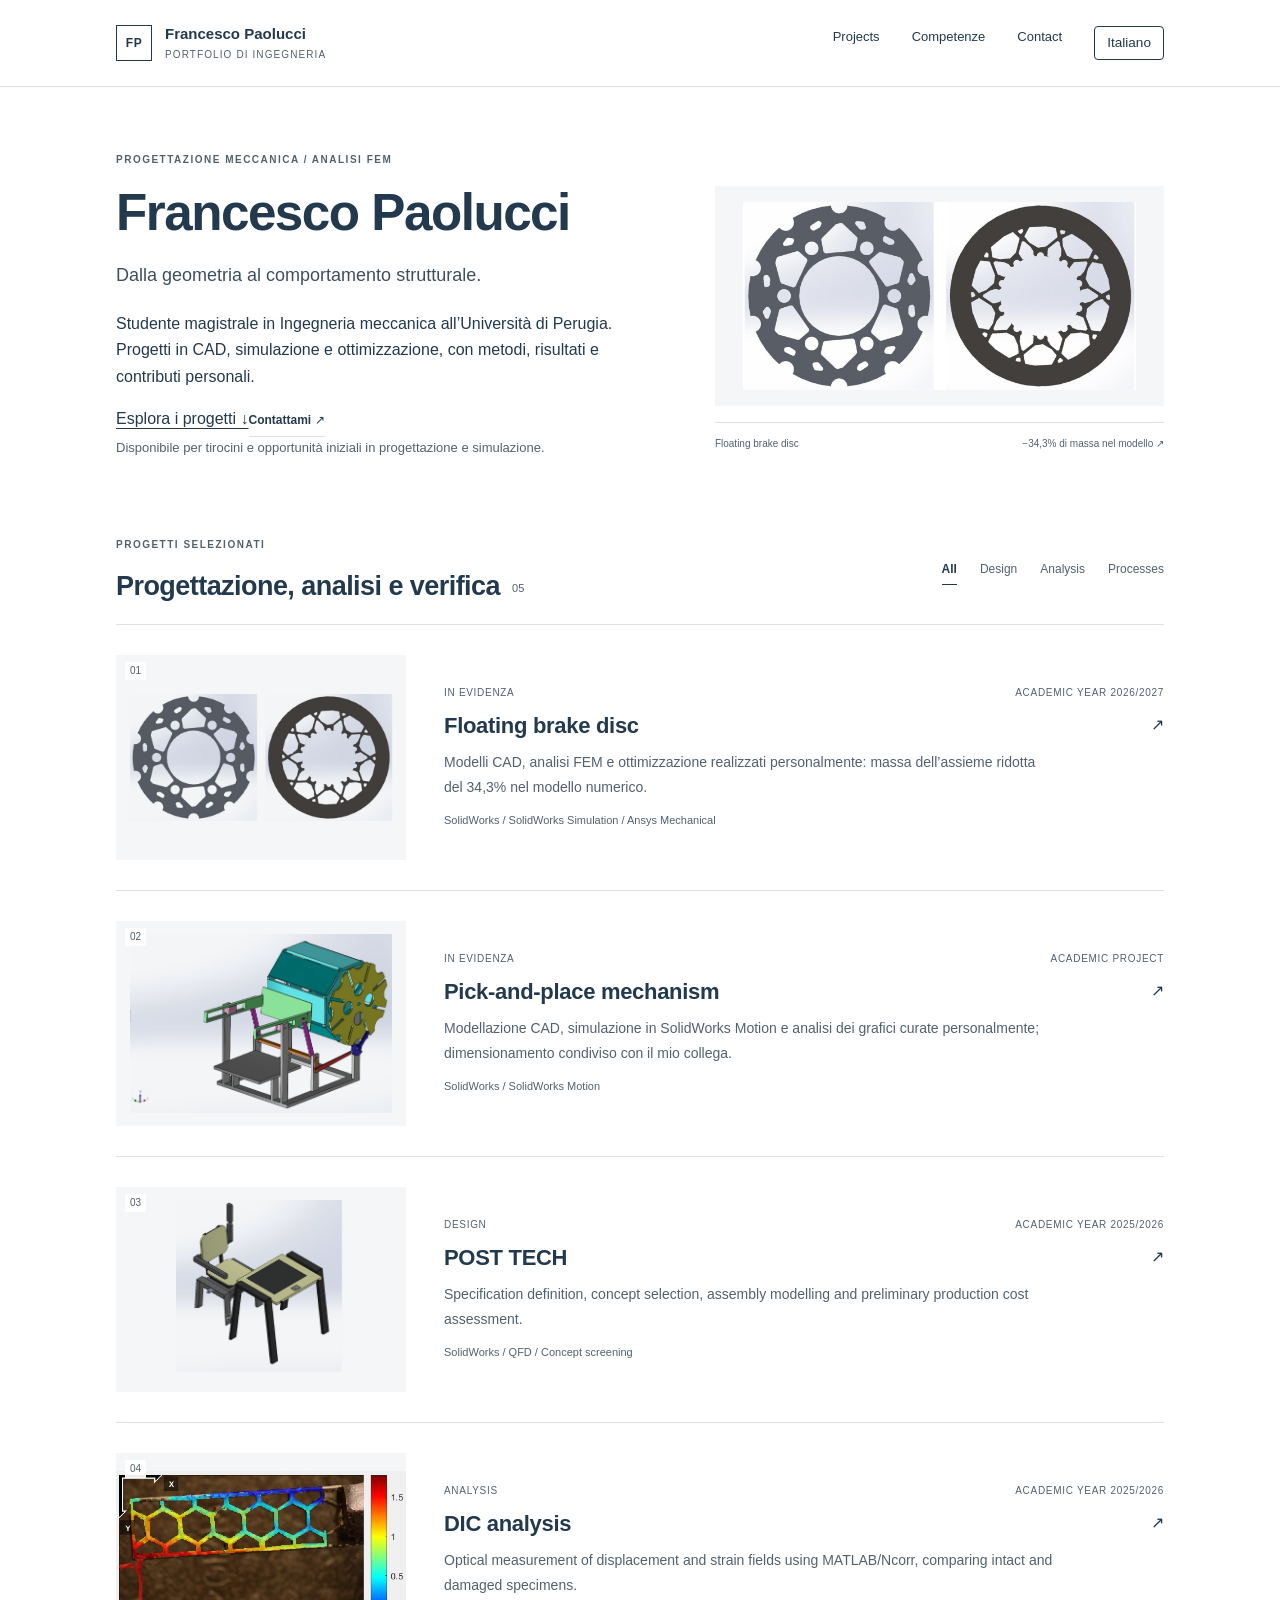
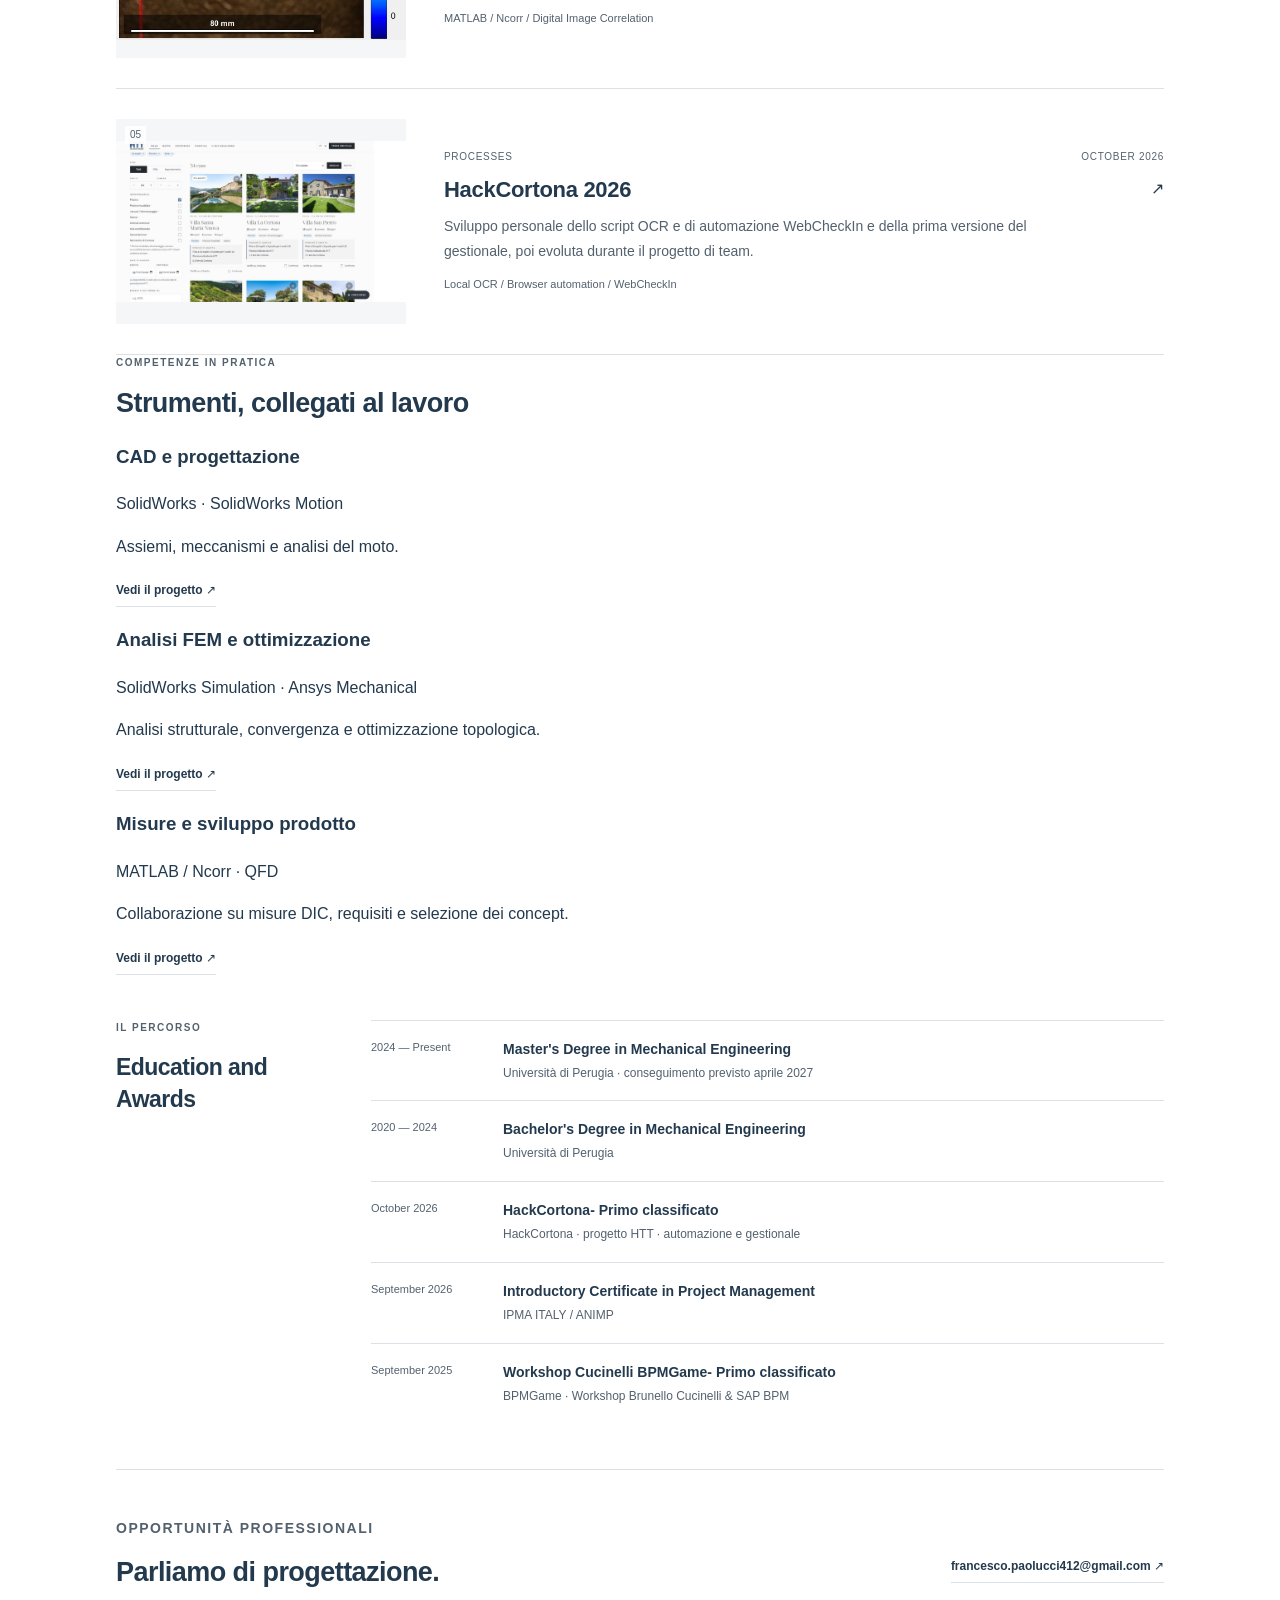
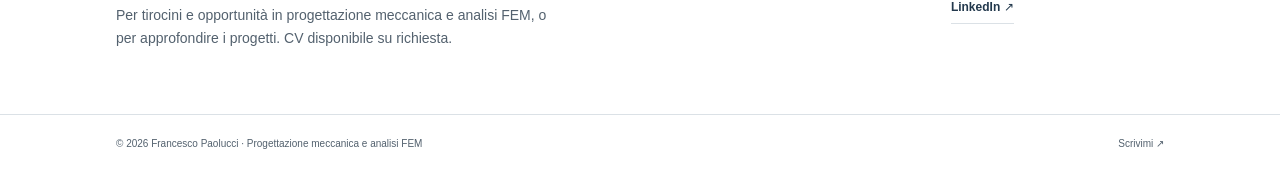
==== commit 8e9d7849: "Aggiorna portfolio, contributi personali e riconoscimenti" ====
--- a/index.html
+++ b/index.html
@@ -1,2 +1,2 @@
 <!doctype html>
-<html lang="it"><head><meta charset="utf-8"><meta name="viewport" content="width=device-width,initial-scale=1"><title>Francesco Paolucci | Portfolio di ingegneria meccanica</title><meta name="description" content="Progetti in progettazione meccanica, analisi FEM, misure DIC e automazione dei processi. Portfolio di Francesco Paolucci."><meta name="theme-color" content="#ffffff"><link rel="icon" href="assets/favicon.svg" type="image/svg+xml"><link rel="stylesheet" href="assets/style.css"><script src="assets/app.js?v=20261028-en" defer></script></head><body><a class="skip" href="#contenuto">Vai al contenuto</a><header class="site-header"><div class="wrap header-inner"><a class="wordmark" href="index.html" aria-label="Francesco Paolucci, pagina iniziale"><span class="mark" aria-hidden="true">FP</span><span>Francesco Paolucci<small>Portfolio tecnico</small></span></a><nav class="nav" aria-label="Navigazione principale"><a href="index.html#progetti">Progetti</a><a href="index.html#percorso">Percorso</a><a class="contact-nav" href="index.html#contatti">Contatti <span aria-hidden="true">↗</span></a></nav></div></header><main id="contenuto" class="wrap"><section class="hero" aria-labelledby="hero-title"><div><p class="eyebrow">Portfolio di ingegneria meccanica</p><h1 id="hero-title">Francesco Paolucci</h1><p class="hero-copy">Laureato in Ingegneria meccanica e studente magistrale all’Università degli Studi di Perugia.</p><p class="availability">Disponibilità per tirocinio o primo impiego</p><a class="text-link" href="#progetti">Consulta i progetti <span aria-hidden="true">↓</span></a></div><div class="hero-visual"><img class="hero-img" src="assets/images/disco-ottimizzato.jpg" width="1190" height="570" alt="Geometrie CAD ottimizzate della campana e della fascia di un disco freno flottante"><div class="visual-label"><span>Disco freno flottante<br>Ottimizzazione strutturale</span><span><a href="progetti/disco-freno.html">Documentazione tecnica →</a></span></div></div></section><div class="overview"><h2>Profilo tecnico</h2><p>Esperienze progettuali in modellazione CAD, analisi strutturale, sviluppo prodotto e misure sperimentali. Interesse professionale per produzione, progettazione meccanica e simulazione.</p></div><section id="progetti" aria-labelledby="projects-title"><div class="section-head"><h2 id="projects-title">Progetti<span class="count" data-project-count>05</span></h2><div class="filters" role="group" aria-label="Filtra i progetti per ambito"><button class="filter" type="button" data-filter="Tutti" aria-pressed="true">Tutti</button><button class="filter" type="button" data-filter="Progettazione" aria-pressed="false">Progettazione</button><button class="filter" type="button" data-filter="Analisi" aria-pressed="false">Analisi</button><button class="filter" type="button" data-filter="Processi" aria-pressed="false">Processi</button></div></div><p class="sr-only" role="status" aria-live="polite" data-filter-status>5 progetti visualizzati.</p><div class="project-grid"><article class="project-card" data-category="Analisi" data-id="disco-freno"><a class="card-link" href="progetti/disco-freno.html" aria-label="Scopri il progetto: Disco freno flottante"><div class="card-image"><span class="card-number">01</span><img src="assets/images/disco-ottimizzato.jpg" alt="Geometrie alleggerite della campana e della fascia frenante ricostruite in CAD" loading="lazy" width="900" height="600"></div><div class="card-copy"><div class="card-meta"><span>Analisi</span><span>A.A. 2026/2027</span></div><div class="card-title"><h3>Disco freno flottante</h3><span class="card-arrow" aria-hidden="true">↗</span></div><p>Modellazione e analisi strutturale di un disco freno flottante, con ottimizzazione della massa e preparazione virtuale del prototipo.</p><div class="card-tags">SolidWorks / Simulation / Ansys Mechanical</div></div></a></article><article class="project-card" data-category="Progettazione" data-id="post-tech"><a class="card-link" href="progetti/post-tech.html" aria-label="Scopri il progetto: POST TECH"><div class="card-image"><span class="card-number">02</span><img src="assets/images/post-tech.jpg" alt="Modello CAD della postazione con sedia regolabile e banco indipendente elettrificato" loading="lazy" width="900" height="600"></div><div class="card-copy"><div class="card-meta"><span>Progettazione</span><span>A.A. 2025/2026</span></div><div class="card-title"><h3>POST TECH</h3><span class="card-arrow" aria-hidden="true">↗</span></div><p>Definizione delle specifiche, selezione del concept, modellazione dell’assieme e valutazione preliminare dei costi di produzione.</p><div class="card-tags">SolidWorks / QFD / Concept screening</div></div></a></article><article class="project-card" data-category="Progettazione" data-id="meccanismo"><a class="card-link" href="progetti/meccanismo.html" aria-label="Scopri il progetto: Meccanismo pick-and-place"><div class="card-image"><span class="card-number">03</span><img src="assets/images/meccanismo.jpg" alt="Assieme CAD del meccanismo con quadrilatero articolato, piatto rotante e croce di Malta" loading="lazy" width="900" height="600"></div><div class="card-copy"><div class="card-meta"><span>Progettazione</span><span>Progetto universitario</span></div><div class="card-title"><h3>Meccanismo pick-and-place</h3><span class="card-arrow" aria-hidden="true">↗</span></div><p>Dimensionamento e modellazione di un sistema a un grado di libertà; studio di traiettorie, velocità e accelerazioni dei componenti.</p><div class="card-tags">SolidWorks / SolidWorks Motion</div></div></a></article><article class="project-card" data-category="Analisi" data-id="analisi-dic"><a class="card-link" href="progetti/analisi-dic.html" aria-label="Scopri il progetto: Analisi DIC"><div class="card-image"><span class="card-number">04</span><img src="assets/images/dic-spostamenti.jpg" alt="Mappa a colori del campo di spostamento sul provino trabecolare ottenuta con Ncorr" loading="lazy" width="900" height="600"></div><div class="card-copy"><div class="card-meta"><span>Analisi</span><span>A.A. 2025/2026</span></div><div class="card-title"><h3>Analisi DIC</h3><span class="card-arrow" aria-hidden="true">↗</span></div><p>Misura ottica dei campi di spostamento e deformazione mediante MATLAB/Ncorr, con confronto tra provino integro e danneggiato.</p><div class="card-tags">MATLAB / Ncorr / Digital Image Correlation</div></div></a></article><article class="project-card" data-category="Processi" data-id="hackcortona"><a class="card-link" href="progetti/hackcortona.html" aria-label="Scopri il progetto: HackCortona 2026"><div class="card-image"><span class="card-number">05</span><img src="assets/images/hackcortona-portale.jpg" alt="Interfaccia del catalogo ville del prototipo HTT sviluppato dal team a HackCortona" loading="lazy" width="900" height="600"></div><div class="card-copy"><div class="card-meta"><span>Processi</span><span>Ottobre 2026</span></div><div class="card-title"><h3>HackCortona 2026</h3><span class="card-arrow" aria-hidden="true">↗</span></div><p>Sviluppo completo dello script per gli adempimenti ospiti e contributo al gestionale collegato all&#39;interfaccia del soggiorno.</p><div class="card-tags">OCR locale / Automazione browser / WebCheckIn</div></div></a></article></div></section><section class="method" aria-labelledby="method-title"><div><p class="eyebrow">Documentazione tecnica</p><h2 id="method-title">Criteri di presentazione</h2></div><div class="method-list"><div><h3>Attività e contributi</h3><p>Ogni scheda riporta obiettivi, metodi, strumenti e autori del progetto. I lavori universitari sono presentati come attività di gruppo; per HackCortona è specificato il contributo individuale.</p></div><div><h3>Risultati e limiti</h3><p>La documentazione distingue risultati numerici, evidenze sperimentali e stime economiche, riportando ipotesi di analisi e verifiche ancora necessarie.</p></div></div></section><section class="journey" id="percorso" aria-labelledby="journey-title"><div><p class="eyebrow">Formazione e riconoscimenti</p><h2 id="journey-title">Formazione e riconoscimenti</h2></div><dl class="timeline"><div><dt>2024 — in corso</dt><dd><strong>Laurea magistrale in Ingegneria meccanica</strong><span>Università degli Studi di Perugia · conseguimento previsto aprile 2027</span></dd></div><div><dt>2020 — 2024</dt><dd><strong>Laurea triennale in Ingegneria meccanica</strong><span>Università degli Studi di Perugia</span></dd></div><div><dt>Ottobre 2026</dt><dd><strong>HackCortona · team vincitore</strong><span>Progetto HTT · automazione degli adempimenti e gestionale web</span></dd></div><div><dt>Settembre 2026</dt><dd><strong>Introductory Certificate in Project Management</strong><span>IPMA ITALY / ANIMP</span></dd></div><div><dt>Settembre 2025</dt><dd><strong>Primo posto al BPMGame</strong><span>Workshop Brunello Cucinelli &amp; SAP BPM · diagrammi e miglioramento dei processi</span></dd></div></dl></section><section class="contact" id="contatti" aria-labelledby="contact-title"><div><p class="eyebrow">Informazioni professionali</p><h2 id="contact-title">Contatti</h2><p>Per opportunità di tirocinio, primo impiego o richieste di approfondimento sui progetti.</p></div><div class="contact-links"><a class="text-link" href="mailto:francesco.paolucci412@gmail.com">francesco.paolucci412@gmail.com <span aria-hidden="true">↗</span></a><a class="text-link" href="https://www.linkedin.com/in/francesco-paolucci-45103b185/" target="_blank" rel="noopener noreferrer">LinkedIn <span aria-hidden="true">↗</span></a></div></section></main><footer class="site-footer"><div class="wrap footer-inner"><p>© 2026 Francesco Paolucci · Progettazione, analisi e sviluppo prodotto</p><a href="index.html#contatti">Contatti professionali</a></div></footer></body></html>
+<html lang="it"><head><meta charset="utf-8"><meta name="viewport" content="width=device-width,initial-scale=1"><title>Francesco Paolucci | Progettazione meccanica e FEM</title><meta name="description" content="Portfolio di Francesco Paolucci: progettazione meccanica, modellazione CAD, analisi FEM e ottimizzazione topologica."><meta name="theme-color" content="#ffffff"><link rel="icon" href="assets/favicon.svg" type="image/svg+xml"><link rel="stylesheet" href="assets/style.css?v=20261102"><script src="assets/app.js?v=20261102" defer></script></head><body><a class="skip" href="#contenuto">Vai al contenuto</a><header class="site-header"><div class="wrap header-inner"><a class="wordmark" href="index.html"><span class="mark" aria-hidden="true">FP</span><span>Francesco Paolucci<small>Portfolio di ingegneria</small></span></a><nav class="nav" aria-label="Navigazione principale"><a href="index.html#progetti">Progetti</a><a href="index.html#competenze">Competenze</a><a href="index.html#contatti">Contatti</a><button class="language-toggle" type="button" data-language-toggle hidden>English</button></nav></div></header><main class="wrap" id="contenuto"><section class="hero"><div><p class="eyebrow">Progettazione meccanica / Analisi FEM</p><h1>Francesco Paolucci</h1><p class="hero-copy">Dalla geometria al comportamento strutturale.</p><p class="hero-profile">Studente magistrale in Ingegneria meccanica all’Università di Perugia. Progetti in CAD, simulazione e ottimizzazione, con metodi, risultati e contributi personali.</p><div class="hero-actions"><a class="primary-link" href="#progetti">Esplora i progetti ↓</a><a class="text-link" href="#contatti">Contattami ↗</a></div><p class="availability">Disponibile per tirocini e opportunità iniziali in progettazione e simulazione.</p></div><figure class="hero-visual"><img class="hero-img" src="assets/images/disco-ottimizzato.jpg" width="1190" height="570" alt="Geometrie alleggerite della campana e della fascia frenante ricostruite in CAD"><figcaption class="visual-label"><span>Disco freno flottante</span><a href="progetti/disco-freno.html">−34,3% di massa nel modello ↗</a></figcaption></figure></section><section id="progetti" aria-labelledby="projects-title"><div class="section-head"><div><p class="eyebrow">Progetti selezionati</p><h2 id="projects-title">Progettazione, analisi e verifica<span class="count" data-project-count>05</span></h2></div><div class="filters" role="group" aria-label="Filtra i progetti per ambito"><button class="filter" type="button" data-filter="Tutti" aria-pressed="true">Tutti</button><button class="filter" type="button" data-filter="Progettazione" aria-pressed="false">Progettazione</button><button class="filter" type="button" data-filter="Analisi" aria-pressed="false">Analisi</button><button class="filter" type="button" data-filter="Processi" aria-pressed="false">Processi</button></div></div><p class="sr-only" role="status" aria-live="polite" data-filter-status></p><div class="project-grid"><article class="project-card featured" data-id="disco-freno" data-category="Analisi"><a class="card-link" href="progetti/disco-freno.html"><div class="card-image"><span class="card-number">01</span><img src="assets/images/disco-ottimizzato.jpg" alt="Geometrie alleggerite della campana e della fascia frenante ricostruite in CAD" loading="lazy" width="900" height="600"></div><div class="card-copy"><div class="card-meta"><span>In evidenza</span><span>A.A. 2026/2027</span></div><div class="card-title"><h3>Disco freno flottante</h3><span aria-hidden="true">↗</span></div><p>Modelli CAD, analisi FEM e ottimizzazione realizzati personalmente: massa dell’assieme ridotta del 34,3% nel modello numerico.</p><div class="card-tags">SolidWorks / SolidWorks Simulation / Ansys Mechanical</div></div></a></article><article class="project-card featured" data-id="meccanismo" data-category="Progettazione"><a class="card-link" href="progetti/meccanismo.html"><div class="card-image"><span class="card-number">02</span><img src="assets/images/meccanismo.jpg" alt="Assieme CAD del meccanismo con quadrilatero articolato, piatto rotante e croce di Malta" loading="lazy" width="900" height="600"></div><div class="card-copy"><div class="card-meta"><span>In evidenza</span><span>Progetto universitario</span></div><div class="card-title"><h3>Meccanismo pick-and-place</h3><span aria-hidden="true">↗</span></div><p>Modellazione CAD, simulazione in SolidWorks Motion e analisi dei grafici curate personalmente; dimensionamento condiviso con il mio collega.</p><div class="card-tags">SolidWorks / SolidWorks Motion</div></div></a></article><article class="project-card " data-id="post-tech" data-category="Progettazione"><a class="card-link" href="progetti/post-tech.html"><div class="card-image"><span class="card-number">03</span><img src="assets/images/post-tech.jpg" alt="Modello CAD della postazione con sedia regolabile e banco indipendente elettrificato" loading="lazy" width="900" height="600"></div><div class="card-copy"><div class="card-meta"><span>Progettazione</span><span>A.A. 2025/2026</span></div><div class="card-title"><h3>POST TECH</h3><span aria-hidden="true">↗</span></div><p>Definizione delle specifiche, selezione del concept, modellazione dell’assieme e valutazione preliminare dei costi di produzione.</p><div class="card-tags">SolidWorks / QFD / Concept screening</div></div></a></article><article class="project-card " data-id="analisi-dic" data-category="Analisi"><a class="card-link" href="progetti/analisi-dic.html"><div class="card-image"><span class="card-number">04</span><img src="assets/images/dic-spostamenti.jpg" alt="Mappa a colori del campo di spostamento sul provino trabecolare ottenuta con Ncorr" loading="lazy" width="900" height="600"></div><div class="card-copy"><div class="card-meta"><span>Analisi</span><span>A.A. 2025/2026</span></div><div class="card-title"><h3>Analisi DIC</h3><span aria-hidden="true">↗</span></div><p>Misura ottica dei campi di spostamento e deformazione mediante MATLAB/Ncorr, con confronto tra provino integro e danneggiato.</p><div class="card-tags">MATLAB / Ncorr / Digital Image Correlation</div></div></a></article><article class="project-card " data-id="hackcortona" data-category="Processi"><a class="card-link" href="progetti/hackcortona.html"><div class="card-image"><span class="card-number">05</span><img src="assets/images/hackcortona-portale.jpg" alt="Interfaccia del catalogo ville del prototipo HTT sviluppato dal team a HackCortona" loading="lazy" width="900" height="600"></div><div class="card-copy"><div class="card-meta"><span>Processi</span><span>Ottobre 2026</span></div><div class="card-title"><h3>HackCortona 2026</h3><span aria-hidden="true">↗</span></div><p>Sviluppo personale dello script OCR e di automazione WebCheckIn e della prima versione del gestionale, poi evoluta durante il progetto di team.</p><div class="card-tags">OCR locale / Automazione browser / WebCheckIn</div></div></a></article></div></section><section class="skills-section" id="competenze"><div class="section-head"><div><p class="eyebrow">Competenze in pratica</p><h2>Strumenti, collegati al lavoro</h2></div></div><div class="skill-grid"><article><h3>CAD e progettazione</h3><p class="skill-tools">SolidWorks · SolidWorks Motion</p><p>Assiemi, meccanismi e analisi del moto.</p><a class="text-link" href="progetti/meccanismo.html">Vedi il progetto ↗</a></article><article><h3>Analisi FEM e ottimizzazione</h3><p class="skill-tools">SolidWorks Simulation · Ansys Mechanical</p><p>Analisi strutturale, convergenza e ottimizzazione topologica.</p><a class="text-link" href="progetti/disco-freno.html">Vedi il progetto ↗</a></article><article><h3>Misure e sviluppo prodotto</h3><p class="skill-tools">MATLAB / Ncorr · QFD</p><p>Collaborazione su misure DIC, requisiti e selezione dei concept.</p><a class="text-link" href="progetti/analisi-dic.html">Vedi il progetto ↗</a></article></div></section><section class="journey" id="percorso"><div><p class="eyebrow">Il percorso</p><h2>Formazione e riconoscimenti</h2></div><dl class="timeline"><div><dt>2024 — in corso</dt><dd><strong>Laurea magistrale in Ingegneria meccanica</strong><span>Università di Perugia · conseguimento previsto aprile 2027</span></dd></div><div><dt>2020 — 2024</dt><dd><strong>Laurea triennale in Ingegneria meccanica</strong><span>Università di Perugia</span></dd></div><div><dt>Ottobre 2026</dt><dd><strong>HackCortona- Primo classificato</strong><span>HackCortona · progetto HTT · automazione e gestionale</span></dd></div><div><dt>Settembre 2026</dt><dd><strong>Introductory Certificate in Project Management</strong><span>IPMA ITALY / ANIMP</span></dd></div><div><dt>Settembre 2025</dt><dd><strong>Workshop Cucinelli BPMGame- Primo classificato</strong><span>BPMGame · Workshop Brunello Cucinelli &amp; SAP BPM</span></dd></div></dl></section><section class="contact" id="contatti"><div><p class="eyebrow">Opportunità professionali</p><h2>Parliamo di progettazione.</h2><p>Per tirocini e opportunità in progettazione meccanica e analisi FEM, o per approfondire i progetti. CV disponibile su richiesta.</p></div><div class="contact-links"><a class="text-link" href="mailto:francesco.paolucci412@gmail.com">francesco.paolucci412@gmail.com ↗</a><a class="text-link" href="https://www.linkedin.com/in/francesco-paolucci-45103b185/" target="_blank" rel="noopener noreferrer">LinkedIn ↗</a></div></section></main><footer class="site-footer"><div class="wrap footer-inner"><p>© 2026 Francesco Paolucci · Progettazione meccanica e analisi FEM</p><a href="mailto:francesco.paolucci412@gmail.com">Scrivimi ↗</a></div></footer></body></html>
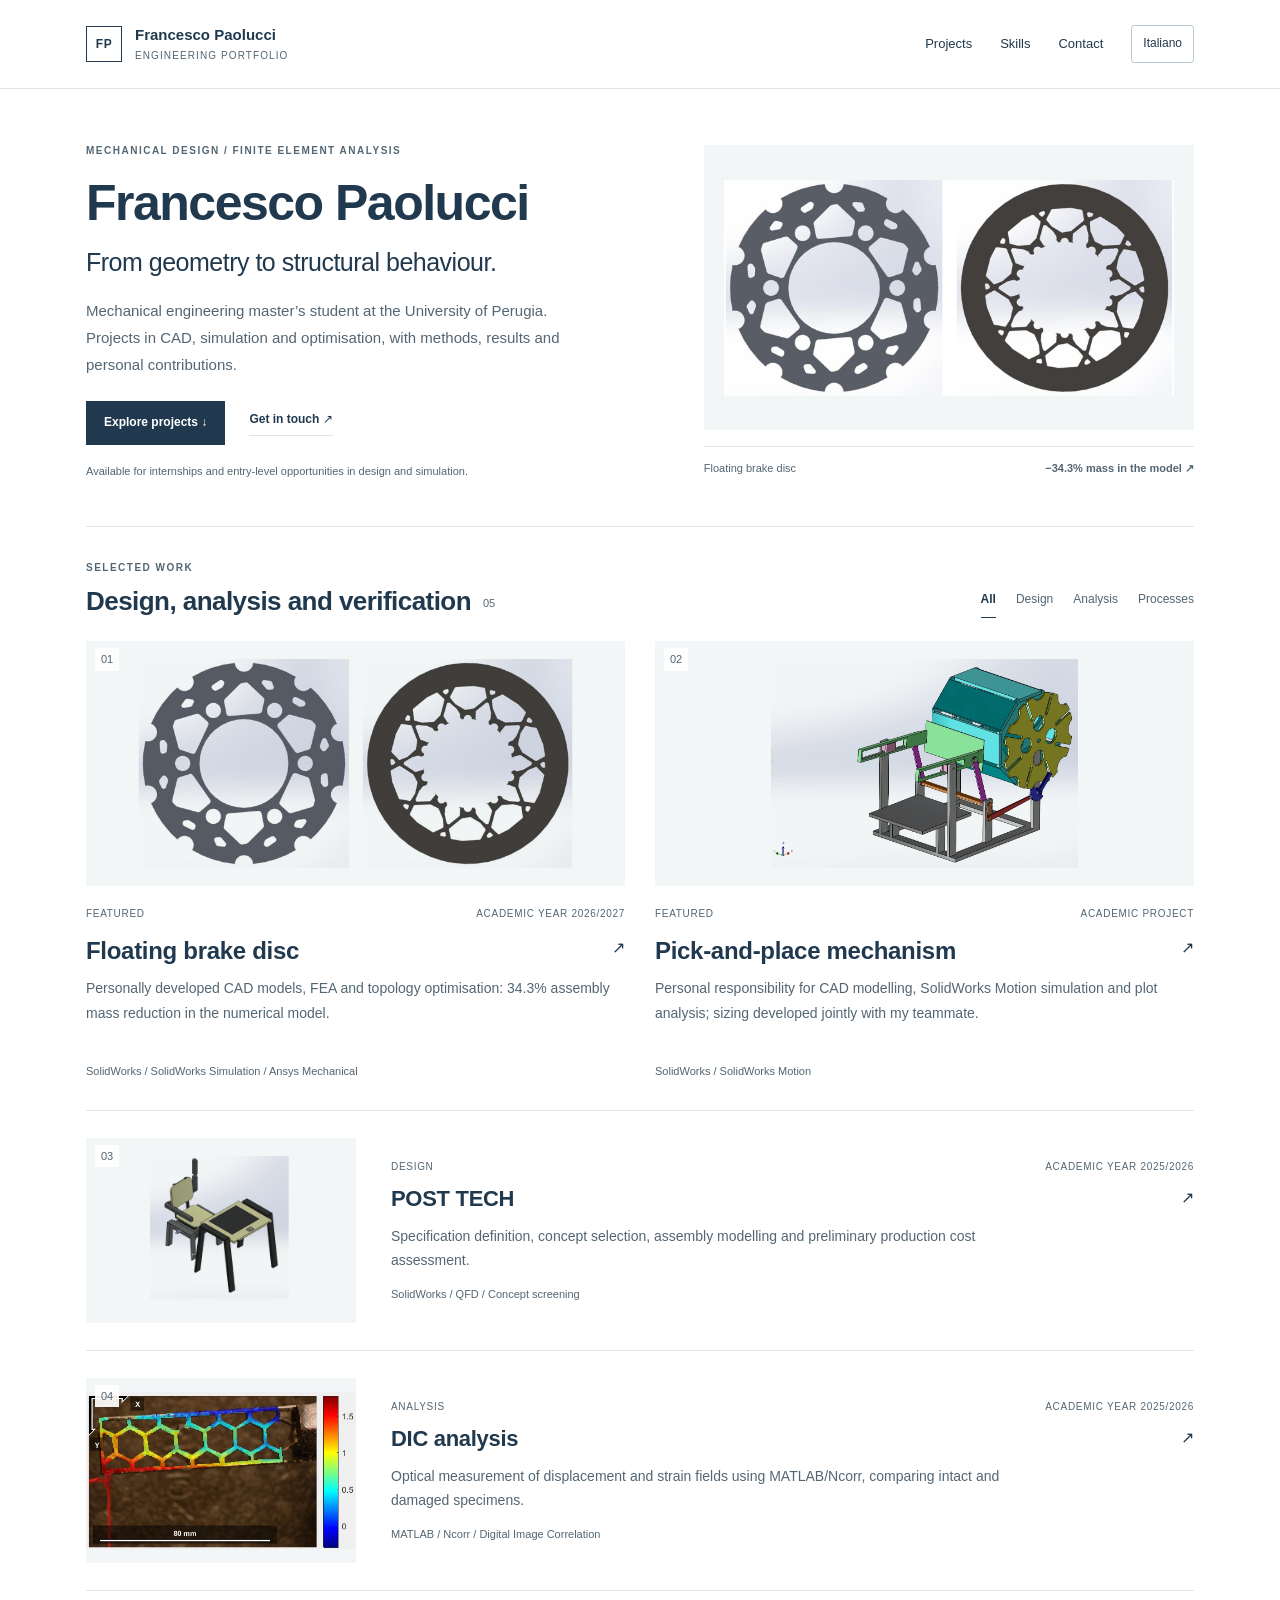
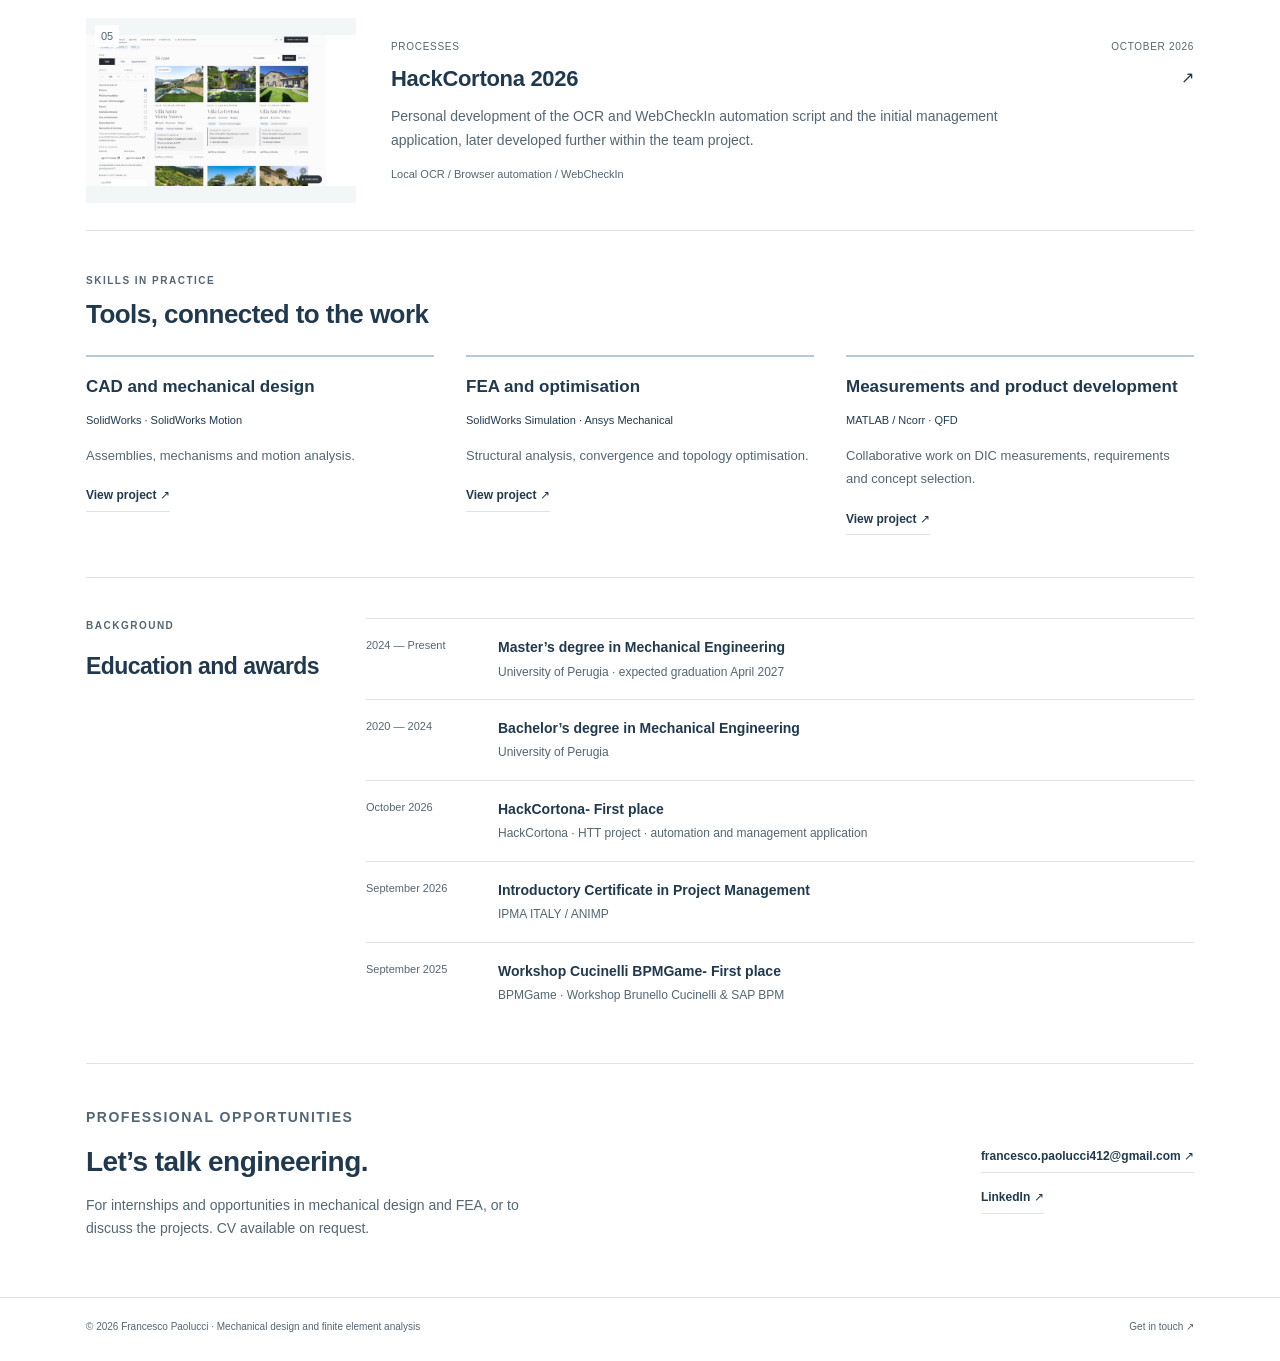
==== commit 484f8a18: "Aggiorna versione degli asset pubblicati" ====
--- a/index.html
+++ b/index.html
@@ -1,2 +1,2 @@
 <!doctype html>
-<html lang="it"><head><meta charset="utf-8"><meta name="viewport" content="width=device-width,initial-scale=1"><title>Francesco Paolucci | Progettazione meccanica e FEM</title><meta name="description" content="Portfolio di Francesco Paolucci: progettazione meccanica, modellazione CAD, analisi FEM e ottimizzazione topologica."><meta name="theme-color" content="#ffffff"><link rel="icon" href="assets/favicon.svg" type="image/svg+xml"><link rel="stylesheet" href="assets/style.css?v=20261102"><script src="assets/app.js?v=20261102" defer></script></head><body><a class="skip" href="#contenuto">Vai al contenuto</a><header class="site-header"><div class="wrap header-inner"><a class="wordmark" href="index.html"><span class="mark" aria-hidden="true">FP</span><span>Francesco Paolucci<small>Portfolio di ingegneria</small></span></a><nav class="nav" aria-label="Navigazione principale"><a href="index.html#progetti">Progetti</a><a href="index.html#competenze">Competenze</a><a href="index.html#contatti">Contatti</a><button class="language-toggle" type="button" data-language-toggle hidden>English</button></nav></div></header><main class="wrap" id="contenuto"><section class="hero"><div><p class="eyebrow">Progettazione meccanica / Analisi FEM</p><h1>Francesco Paolucci</h1><p class="hero-copy">Dalla geometria al comportamento strutturale.</p><p class="hero-profile">Studente magistrale in Ingegneria meccanica all’Università di Perugia. Progetti in CAD, simulazione e ottimizzazione, con metodi, risultati e contributi personali.</p><div class="hero-actions"><a class="primary-link" href="#progetti">Esplora i progetti ↓</a><a class="text-link" href="#contatti">Contattami ↗</a></div><p class="availability">Disponibile per tirocini e opportunità iniziali in progettazione e simulazione.</p></div><figure class="hero-visual"><img class="hero-img" src="assets/images/disco-ottimizzato.jpg" width="1190" height="570" alt="Geometrie alleggerite della campana e della fascia frenante ricostruite in CAD"><figcaption class="visual-label"><span>Disco freno flottante</span><a href="progetti/disco-freno.html">−34,3% di massa nel modello ↗</a></figcaption></figure></section><section id="progetti" aria-labelledby="projects-title"><div class="section-head"><div><p class="eyebrow">Progetti selezionati</p><h2 id="projects-title">Progettazione, analisi e verifica<span class="count" data-project-count>05</span></h2></div><div class="filters" role="group" aria-label="Filtra i progetti per ambito"><button class="filter" type="button" data-filter="Tutti" aria-pressed="true">Tutti</button><button class="filter" type="button" data-filter="Progettazione" aria-pressed="false">Progettazione</button><button class="filter" type="button" data-filter="Analisi" aria-pressed="false">Analisi</button><button class="filter" type="button" data-filter="Processi" aria-pressed="false">Processi</button></div></div><p class="sr-only" role="status" aria-live="polite" data-filter-status></p><div class="project-grid"><article class="project-card featured" data-id="disco-freno" data-category="Analisi"><a class="card-link" href="progetti/disco-freno.html"><div class="card-image"><span class="card-number">01</span><img src="assets/images/disco-ottimizzato.jpg" alt="Geometrie alleggerite della campana e della fascia frenante ricostruite in CAD" loading="lazy" width="900" height="600"></div><div class="card-copy"><div class="card-meta"><span>In evidenza</span><span>A.A. 2026/2027</span></div><div class="card-title"><h3>Disco freno flottante</h3><span aria-hidden="true">↗</span></div><p>Modelli CAD, analisi FEM e ottimizzazione realizzati personalmente: massa dell’assieme ridotta del 34,3% nel modello numerico.</p><div class="card-tags">SolidWorks / SolidWorks Simulation / Ansys Mechanical</div></div></a></article><article class="project-card featured" data-id="meccanismo" data-category="Progettazione"><a class="card-link" href="progetti/meccanismo.html"><div class="card-image"><span class="card-number">02</span><img src="assets/images/meccanismo.jpg" alt="Assieme CAD del meccanismo con quadrilatero articolato, piatto rotante e croce di Malta" loading="lazy" width="900" height="600"></div><div class="card-copy"><div class="card-meta"><span>In evidenza</span><span>Progetto universitario</span></div><div class="card-title"><h3>Meccanismo pick-and-place</h3><span aria-hidden="true">↗</span></div><p>Modellazione CAD, simulazione in SolidWorks Motion e analisi dei grafici curate personalmente; dimensionamento condiviso con il mio collega.</p><div class="card-tags">SolidWorks / SolidWorks Motion</div></div></a></article><article class="project-card " data-id="post-tech" data-category="Progettazione"><a class="card-link" href="progetti/post-tech.html"><div class="card-image"><span class="card-number">03</span><img src="assets/images/post-tech.jpg" alt="Modello CAD della postazione con sedia regolabile e banco indipendente elettrificato" loading="lazy" width="900" height="600"></div><div class="card-copy"><div class="card-meta"><span>Progettazione</span><span>A.A. 2025/2026</span></div><div class="card-title"><h3>POST TECH</h3><span aria-hidden="true">↗</span></div><p>Definizione delle specifiche, selezione del concept, modellazione dell’assieme e valutazione preliminare dei costi di produzione.</p><div class="card-tags">SolidWorks / QFD / Concept screening</div></div></a></article><article class="project-card " data-id="analisi-dic" data-category="Analisi"><a class="card-link" href="progetti/analisi-dic.html"><div class="card-image"><span class="card-number">04</span><img src="assets/images/dic-spostamenti.jpg" alt="Mappa a colori del campo di spostamento sul provino trabecolare ottenuta con Ncorr" loading="lazy" width="900" height="600"></div><div class="card-copy"><div class="card-meta"><span>Analisi</span><span>A.A. 2025/2026</span></div><div class="card-title"><h3>Analisi DIC</h3><span aria-hidden="true">↗</span></div><p>Misura ottica dei campi di spostamento e deformazione mediante MATLAB/Ncorr, con confronto tra provino integro e danneggiato.</p><div class="card-tags">MATLAB / Ncorr / Digital Image Correlation</div></div></a></article><article class="project-card " data-id="hackcortona" data-category="Processi"><a class="card-link" href="progetti/hackcortona.html"><div class="card-image"><span class="card-number">05</span><img src="assets/images/hackcortona-portale.jpg" alt="Interfaccia del catalogo ville del prototipo HTT sviluppato dal team a HackCortona" loading="lazy" width="900" height="600"></div><div class="card-copy"><div class="card-meta"><span>Processi</span><span>Ottobre 2026</span></div><div class="card-title"><h3>HackCortona 2026</h3><span aria-hidden="true">↗</span></div><p>Sviluppo personale dello script OCR e di automazione WebCheckIn e della prima versione del gestionale, poi evoluta durante il progetto di team.</p><div class="card-tags">OCR locale / Automazione browser / WebCheckIn</div></div></a></article></div></section><section class="skills-section" id="competenze"><div class="section-head"><div><p class="eyebrow">Competenze in pratica</p><h2>Strumenti, collegati al lavoro</h2></div></div><div class="skill-grid"><article><h3>CAD e progettazione</h3><p class="skill-tools">SolidWorks · SolidWorks Motion</p><p>Assiemi, meccanismi e analisi del moto.</p><a class="text-link" href="progetti/meccanismo.html">Vedi il progetto ↗</a></article><article><h3>Analisi FEM e ottimizzazione</h3><p class="skill-tools">SolidWorks Simulation · Ansys Mechanical</p><p>Analisi strutturale, convergenza e ottimizzazione topologica.</p><a class="text-link" href="progetti/disco-freno.html">Vedi il progetto ↗</a></article><article><h3>Misure e sviluppo prodotto</h3><p class="skill-tools">MATLAB / Ncorr · QFD</p><p>Collaborazione su misure DIC, requisiti e selezione dei concept.</p><a class="text-link" href="progetti/analisi-dic.html">Vedi il progetto ↗</a></article></div></section><section class="journey" id="percorso"><div><p class="eyebrow">Il percorso</p><h2>Formazione e riconoscimenti</h2></div><dl class="timeline"><div><dt>2024 — in corso</dt><dd><strong>Laurea magistrale in Ingegneria meccanica</strong><span>Università di Perugia · conseguimento previsto aprile 2027</span></dd></div><div><dt>2020 — 2024</dt><dd><strong>Laurea triennale in Ingegneria meccanica</strong><span>Università di Perugia</span></dd></div><div><dt>Ottobre 2026</dt><dd><strong>HackCortona- Primo classificato</strong><span>HackCortona · progetto HTT · automazione e gestionale</span></dd></div><div><dt>Settembre 2026</dt><dd><strong>Introductory Certificate in Project Management</strong><span>IPMA ITALY / ANIMP</span></dd></div><div><dt>Settembre 2025</dt><dd><strong>Workshop Cucinelli BPMGame- Primo classificato</strong><span>BPMGame · Workshop Brunello Cucinelli &amp; SAP BPM</span></dd></div></dl></section><section class="contact" id="contatti"><div><p class="eyebrow">Opportunità professionali</p><h2>Parliamo di progettazione.</h2><p>Per tirocini e opportunità in progettazione meccanica e analisi FEM, o per approfondire i progetti. CV disponibile su richiesta.</p></div><div class="contact-links"><a class="text-link" href="mailto:francesco.paolucci412@gmail.com">francesco.paolucci412@gmail.com ↗</a><a class="text-link" href="https://www.linkedin.com/in/francesco-paolucci-45103b185/" target="_blank" rel="noopener noreferrer">LinkedIn ↗</a></div></section></main><footer class="site-footer"><div class="wrap footer-inner"><p>© 2026 Francesco Paolucci · Progettazione meccanica e analisi FEM</p><a href="mailto:francesco.paolucci412@gmail.com">Scrivimi ↗</a></div></footer></body></html>
+<html lang="it"><head><meta charset="utf-8"><meta name="viewport" content="width=device-width,initial-scale=1"><title>Francesco Paolucci | Progettazione meccanica e FEM</title><meta name="description" content="Portfolio di Francesco Paolucci: progettazione meccanica, modellazione CAD, analisi FEM e ottimizzazione topologica."><meta name="theme-color" content="#ffffff"><link rel="icon" href="assets/favicon.svg" type="image/svg+xml"><link rel="stylesheet" href="assets/style.css?v=20261102-final"><script src="assets/app.js?v=20261102-final" defer></script></head><body><a class="skip" href="#contenuto">Vai al contenuto</a><header class="site-header"><div class="wrap header-inner"><a class="wordmark" href="index.html"><span class="mark" aria-hidden="true">FP</span><span>Francesco Paolucci<small>Portfolio di ingegneria</small></span></a><nav class="nav" aria-label="Navigazione principale"><a href="index.html#progetti">Progetti</a><a href="index.html#competenze">Competenze</a><a href="index.html#contatti">Contatti</a><button class="language-toggle" type="button" data-language-toggle hidden>English</button></nav></div></header><main class="wrap" id="contenuto"><section class="hero"><div><p class="eyebrow">Progettazione meccanica / Analisi FEM</p><h1>Francesco Paolucci</h1><p class="hero-copy">Dalla geometria al comportamento strutturale.</p><p class="hero-profile">Studente magistrale in Ingegneria meccanica all’Università di Perugia. Progetti in CAD, simulazione e ottimizzazione, con metodi, risultati e contributi personali.</p><div class="hero-actions"><a class="primary-link" href="#progetti">Esplora i progetti ↓</a><a class="text-link" href="#contatti">Contattami ↗</a></div><p class="availability">Disponibile per tirocini e opportunità iniziali in progettazione e simulazione.</p></div><figure class="hero-visual"><img class="hero-img" src="assets/images/disco-ottimizzato.jpg" width="1190" height="570" alt="Geometrie alleggerite della campana e della fascia frenante ricostruite in CAD"><figcaption class="visual-label"><span>Disco freno flottante</span><a href="progetti/disco-freno.html">−34,3% di massa nel modello ↗</a></figcaption></figure></section><section id="progetti" aria-labelledby="projects-title"><div class="section-head"><div><p class="eyebrow">Progetti selezionati</p><h2 id="projects-title">Progettazione, analisi e verifica<span class="count" data-project-count>05</span></h2></div><div class="filters" role="group" aria-label="Filtra i progetti per ambito"><button class="filter" type="button" data-filter="Tutti" aria-pressed="true">Tutti</button><button class="filter" type="button" data-filter="Progettazione" aria-pressed="false">Progettazione</button><button class="filter" type="button" data-filter="Analisi" aria-pressed="false">Analisi</button><button class="filter" type="button" data-filter="Processi" aria-pressed="false">Processi</button></div></div><p class="sr-only" role="status" aria-live="polite" data-filter-status></p><div class="project-grid"><article class="project-card featured" data-id="disco-freno" data-category="Analisi"><a class="card-link" href="progetti/disco-freno.html"><div class="card-image"><span class="card-number">01</span><img src="assets/images/disco-ottimizzato.jpg" alt="Geometrie alleggerite della campana e della fascia frenante ricostruite in CAD" loading="lazy" width="900" height="600"></div><div class="card-copy"><div class="card-meta"><span>In evidenza</span><span>A.A. 2026/2027</span></div><div class="card-title"><h3>Disco freno flottante</h3><span aria-hidden="true">↗</span></div><p>Modelli CAD, analisi FEM e ottimizzazione realizzati personalmente: massa dell’assieme ridotta del 34,3% nel modello numerico.</p><div class="card-tags">SolidWorks / SolidWorks Simulation / Ansys Mechanical</div></div></a></article><article class="project-card featured" data-id="meccanismo" data-category="Progettazione"><a class="card-link" href="progetti/meccanismo.html"><div class="card-image"><span class="card-number">02</span><img src="assets/images/meccanismo.jpg" alt="Assieme CAD del meccanismo con quadrilatero articolato, piatto rotante e croce di Malta" loading="lazy" width="900" height="600"></div><div class="card-copy"><div class="card-meta"><span>In evidenza</span><span>Progetto universitario</span></div><div class="card-title"><h3>Meccanismo pick-and-place</h3><span aria-hidden="true">↗</span></div><p>Modellazione CAD, simulazione in SolidWorks Motion e analisi dei grafici curate personalmente; dimensionamento condiviso con il mio collega.</p><div class="card-tags">SolidWorks / SolidWorks Motion</div></div></a></article><article class="project-card " data-id="post-tech" data-category="Progettazione"><a class="card-link" href="progetti/post-tech.html"><div class="card-image"><span class="card-number">03</span><img src="assets/images/post-tech.jpg" alt="Modello CAD della postazione con sedia regolabile e banco indipendente elettrificato" loading="lazy" width="900" height="600"></div><div class="card-copy"><div class="card-meta"><span>Progettazione</span><span>A.A. 2025/2026</span></div><div class="card-title"><h3>POST TECH</h3><span aria-hidden="true">↗</span></div><p>Definizione delle specifiche, selezione del concept, modellazione dell’assieme e valutazione preliminare dei costi di produzione.</p><div class="card-tags">SolidWorks / QFD / Concept screening</div></div></a></article><article class="project-card " data-id="analisi-dic" data-category="Analisi"><a class="card-link" href="progetti/analisi-dic.html"><div class="card-image"><span class="card-number">04</span><img src="assets/images/dic-spostamenti.jpg" alt="Mappa a colori del campo di spostamento sul provino trabecolare ottenuta con Ncorr" loading="lazy" width="900" height="600"></div><div class="card-copy"><div class="card-meta"><span>Analisi</span><span>A.A. 2025/2026</span></div><div class="card-title"><h3>Analisi DIC</h3><span aria-hidden="true">↗</span></div><p>Misura ottica dei campi di spostamento e deformazione mediante MATLAB/Ncorr, con confronto tra provino integro e danneggiato.</p><div class="card-tags">MATLAB / Ncorr / Digital Image Correlation</div></div></a></article><article class="project-card " data-id="hackcortona" data-category="Processi"><a class="card-link" href="progetti/hackcortona.html"><div class="card-image"><span class="card-number">05</span><img src="assets/images/hackcortona-portale.jpg" alt="Interfaccia del catalogo ville del prototipo HTT sviluppato dal team a HackCortona" loading="lazy" width="900" height="600"></div><div class="card-copy"><div class="card-meta"><span>Processi</span><span>Ottobre 2026</span></div><div class="card-title"><h3>HackCortona 2026</h3><span aria-hidden="true">↗</span></div><p>Sviluppo personale dello script OCR e di automazione WebCheckIn e della prima versione del gestionale, poi evoluta durante il progetto di team.</p><div class="card-tags">OCR locale / Automazione browser / WebCheckIn</div></div></a></article></div></section><section class="skills-section" id="competenze"><div class="section-head"><div><p class="eyebrow">Competenze in pratica</p><h2>Strumenti, collegati al lavoro</h2></div></div><div class="skill-grid"><article><h3>CAD e progettazione</h3><p class="skill-tools">SolidWorks · SolidWorks Motion</p><p>Assiemi, meccanismi e analisi del moto.</p><a class="text-link" href="progetti/meccanismo.html">Vedi il progetto ↗</a></article><article><h3>Analisi FEM e ottimizzazione</h3><p class="skill-tools">SolidWorks Simulation · Ansys Mechanical</p><p>Analisi strutturale, convergenza e ottimizzazione topologica.</p><a class="text-link" href="progetti/disco-freno.html">Vedi il progetto ↗</a></article><article><h3>Misure e sviluppo prodotto</h3><p class="skill-tools">MATLAB / Ncorr · QFD</p><p>Collaborazione su misure DIC, requisiti e selezione dei concept.</p><a class="text-link" href="progetti/analisi-dic.html">Vedi il progetto ↗</a></article></div></section><section class="journey" id="percorso"><div><p class="eyebrow">Il percorso</p><h2>Formazione e riconoscimenti</h2></div><dl class="timeline"><div><dt>2024 — in corso</dt><dd><strong>Laurea magistrale in Ingegneria meccanica</strong><span>Università di Perugia · conseguimento previsto aprile 2027</span></dd></div><div><dt>2020 — 2024</dt><dd><strong>Laurea triennale in Ingegneria meccanica</strong><span>Università di Perugia</span></dd></div><div><dt>Ottobre 2026</dt><dd><strong>HackCortona- Primo classificato</strong><span>HackCortona · progetto HTT · automazione e gestionale</span></dd></div><div><dt>Settembre 2026</dt><dd><strong>Introductory Certificate in Project Management</strong><span>IPMA ITALY / ANIMP</span></dd></div><div><dt>Settembre 2025</dt><dd><strong>Workshop Cucinelli BPMGame- Primo classificato</strong><span>BPMGame · Workshop Brunello Cucinelli &amp; SAP BPM</span></dd></div></dl></section><section class="contact" id="contatti"><div><p class="eyebrow">Opportunità professionali</p><h2>Parliamo di progettazione.</h2><p>Per tirocini e opportunità in progettazione meccanica e analisi FEM, o per approfondire i progetti. CV disponibile su richiesta.</p></div><div class="contact-links"><a class="text-link" href="mailto:francesco.paolucci412@gmail.com">francesco.paolucci412@gmail.com ↗</a><a class="text-link" href="https://www.linkedin.com/in/francesco-paolucci-45103b185/" target="_blank" rel="noopener noreferrer">LinkedIn ↗</a></div></section></main><footer class="site-footer"><div class="wrap footer-inner"><p>© 2026 Francesco Paolucci · Progettazione meccanica e analisi FEM</p><a href="mailto:francesco.paolucci412@gmail.com">Scrivimi ↗</a></div></footer></body></html>
--- a/assets/style.css
+++ b/assets/style.css
@@ -5,3 +5,18 @@
 @media print{body{background:white}.site-header,.site-footer,.download,.project-bottom,.filters{display:none}.wrap{max-width:none;padding:0}.project-body{display:block}.project-figure img{height:220px}.article-section{break-inside:avoid}a{text-decoration:none}.project-card{break-inside:avoid}.hero{padding:20px 0}.contact-links{display:block}}
 
 .sr-only{position:absolute;width:1px;height:1px;padding:0;margin:-1px;overflow:hidden;clip:rect(0,0,0,0);white-space:nowrap;border:0}
+
+/* Portfolio revision: mechanical design and FEA, November 2026. */
+:root{--max:1180px;--ink:#20394e;--accent:#275a73;--muted:#536673;--soft:#f3f6f7;--line:#dce4e8}
+[hidden]{display:none!important}
+.header-inner{min-height:88px}.nav{align-items:center;gap:28px}.language-toggle{font:inherit;font-size:12px;color:var(--ink);background:white;border:1px solid #bccbd3;padding:8px 11px;cursor:pointer;border-radius:3px;white-space:nowrap}.language-toggle:hover{background:var(--soft)}
+.hero{grid-template-columns:1.15fr 1fr;gap:54px;padding:54px 0 46px}.hero h1{font-size:clamp(35px,4vw,50px);max-width:none;margin-bottom:15px}.hero-copy{font-size:25px;line-height:1.35;letter-spacing:-.5px;color:var(--ink);max-width:460px;margin:0 0 17px}.hero-profile{max-width:500px;font-size:15px;color:var(--muted);line-height:1.8;margin:0 0 23px}.hero-actions{display:flex;gap:24px;align-items:center}.primary-link{display:inline-flex;gap:18px;align-items:center;background:var(--ink);color:white;padding:12px 18px;text-decoration:none;font-size:12px;font-weight:600}.primary-link:hover{background:var(--accent)}.availability{font-size:11px;line-height:1.6;margin:18px 0 0;max-width:440px}.hero-img{height:285px;padding:20px}.hero-visual{margin:0}.visual-label{font-size:11px;align-items:start}.visual-label a{font-weight:600}
+#progetti{border-top:1px solid var(--line);padding-top:33px}.section-head h2{font-size:26px}.section-head .eyebrow{margin-bottom:8px}.section-head{align-items:end;margin-bottom:23px}.filters{gap:20px}.filter{padding:8px 0;font-size:12px;min-height:36px}
+.project-grid{display:grid;grid-template-columns:1fr 1fr;column-gap:30px}.project-card{grid-column:1/-1;padding:27px 0}.project-card.featured{grid-column:auto;border-top:0;padding:0 0 30px}.featured .card-link{display:block}.featured .card-image{height:245px}.featured .card-copy{padding-top:20px}.featured .card-title h3{font-size:24px}.featured .card-meta{margin-bottom:12px}.featured p{min-height:74px}.card-image img{padding:18px}.card-number{font-size:11px;padding:2px 6px}.card-tags{font-size:11px}.card-meta{font-size:10px}.card-copy p{line-height:1.75}.card-link{grid-template-columns:270px 1fr;gap:35px}.card-image{height:185px}.card-link:hover .card-image{background:#eaf0f3}.card-link:focus-visible{outline-offset:8px}
+.skills-section{padding:42px 0;border-bottom:1px solid var(--line)}.skill-grid{display:grid;grid-template-columns:repeat(3,1fr);gap:32px}.skill-grid article{border-top:2px solid #b5cad6;padding-top:17px}.skill-grid h3{font-size:17px;line-height:1.5;margin:0 0 12px;font-weight:600}.skill-grid p{font-size:13px;color:var(--muted);line-height:1.8}.skill-grid .skill-tools{font-size:11px;color:var(--ink)}.skill-grid .text-link{margin-top:6px}.journey{grid-template-columns:245px 1fr;padding:40px 0}.contact{padding:42px 0}.contact h2{font-size:28px}
+.project-top{max-width:960px}.project-top h1{font-size:clamp(34px,4vw,50px)}.project-figure img{height:340px}.project-body{grid-template-columns:230px 1fr;gap:60px;padding-top:35px}.project-aside{align-self:start}.project-aside .metric{font-size:34px}.project-aside dt{font-size:11px}.contribution{background:#eef4f7;padding:24px 26px;border-left:3px solid var(--accent);margin-bottom:33px}.contribution h2{font-size:18px}.contribution p{font-size:15px;line-height:1.8}.decision{display:grid;grid-template-columns:30px 1fr;gap:12px;padding:15px 0;border-top:1px solid var(--line)}.decision-number{font-size:11px;color:var(--muted);padding-top:2px}.decision h3{font-size:15px;margin:0 0 8px;font-weight:600}.decision p{font-size:14px}.activities{margin-top:17px!important}.secondary-figure img{max-height:430px;padding:12px}.secondary-figure a{display:block}.secondary-figure a:focus-visible{outline-offset:3px}.figure-hint{display:block;margin-top:3px}.result-comparison{display:flex;gap:24px;align-items:center;padding:22px 0;margin:0 0 25px;border-top:1px solid var(--line);border-bottom:1px solid var(--line)}.result-comparison div{display:flex;flex-direction:column;gap:7px}.result-comparison div span{font-size:11px;color:var(--muted)}.result-comparison strong{font-size:23px;font-weight:600}.scope-note{padding:22px}.credits{font-size:11px}.error-page{padding-top:80px;padding-bottom:100px;min-height:65vh}.error-page h1{font-size:40px}.error-page p{margin-bottom:25px}
+@media(max-width:900px){.hero{gap:28px}.hero h1{font-size:38px}.hero-copy{font-size:22px}.hero-img{height:240px}.featured .card-image{height:210px}.featured .card-title h3{font-size:21px}.featured p{min-height:98px}.card-link{grid-template-columns:220px 1fr;gap:25px}.skill-grid{gap:22px}.project-body{grid-template-columns:190px 1fr;gap:28px}.journey{grid-template-columns:190px 1fr}.contribution{padding:20px}.project-figure img{height:310px}}
+@media(max-width:640px){.wrap{padding-left:22px;padding-right:22px}.header-inner{padding-top:17px;padding-bottom:15px;min-height:108px}.nav{gap:14px;justify-content:space-between;flex-wrap:wrap;align-items:center}.nav a{font-size:12px}.language-toggle{font-size:11px;padding:8px 10px}.hero{grid-template-columns:1fr;padding:30px 0 31px;gap:25px}.hero h1{font-size:36px;letter-spacing:-1.1px}.hero .eyebrow{font-size:9px;letter-spacing:1.2px}.hero-copy{font-size:24px;max-width:340px}.hero-profile{font-size:14px;margin-bottom:20px}.hero-img{height:190px;padding:13px}.hero-actions{gap:22px}.availability{font-size:10px;margin-top:14px}.visual-label{font-size:10px;gap:14px}.section-head h2{font-size:25px}.section-head{align-items:start;gap:16px}.project-grid{grid-template-columns:1fr;gap:0}.project-card.featured{grid-column:1;padding:0 0 25px}.featured+.featured{border-top:1px solid var(--line);padding-top:25px}.featured .card-image{height:220px}.featured .card-copy{padding-top:17px}.featured .card-title h3,.card-title h3{font-size:23px}.featured p{min-height:0}.card-link{grid-template-columns:1fr;gap:17px}.card-image{height:205px}.filters{gap:22px}.skill-grid{grid-template-columns:1fr;gap:25px}.skills-section{padding:32px 0}.skill-grid h3{font-size:18px}.journey{grid-template-columns:1fr;padding:32px 0}.contact h2{font-size:27px}.contact{padding:33px 0}.project-top h1{font-size:34px}.project-figure img{height:245px}.project-body{grid-template-columns:1fr;gap:18px}.project-aside dl{display:block}.project-aside dt{margin-top:10px}.project-aside dd{margin-bottom:10px}.project-aside .metric{font-size:31px}.project-aside dl{display:grid;grid-template-columns:1fr 1fr;column-gap:20px}.project-aside dt:nth-of-type(3){grid-row:3}.project-aside dd:nth-of-type(3){grid-row:4}.contribution{padding:20px;margin-top:5px}.contribution p{font-size:14px}.decision{gap:8px;grid-template-columns:26px 1fr}.result-comparison{gap:16px;justify-content:space-between}.result-comparison strong{font-size:21px}.result-comparison div span{font-size:10px}.secondary-figure img{padding:7px;max-height:330px}.download{white-space:normal;line-height:1.5}.project-subtitle{font-size:19px}.project-bottom{align-items:flex-start}}
+@media print{.hero-actions,.language-toggle,.figure-hint{display:none}.project-grid,.skill-grid{display:block}.featured p{min-height:0}.contribution{background:white;padding:10px;border-left:2px solid #777}.project-body{display:block}}
+.project-grid[data-filtered=true] .featured{grid-column:1/-1;border-top:1px solid var(--line);padding:27px 0}.project-grid[data-filtered=true] .featured .card-link{display:grid}.project-grid[data-filtered=true] .featured .card-copy{padding-top:0}.project-grid[data-filtered=true] .featured p{min-height:0}.project-grid[data-filtered=true] .featured .card-image{height:185px}
+@media(max-width:640px){.project-grid[data-filtered=true] .featured .card-image{height:205px}.project-grid[data-filtered=true] .featured .card-link{gap:17px}}
